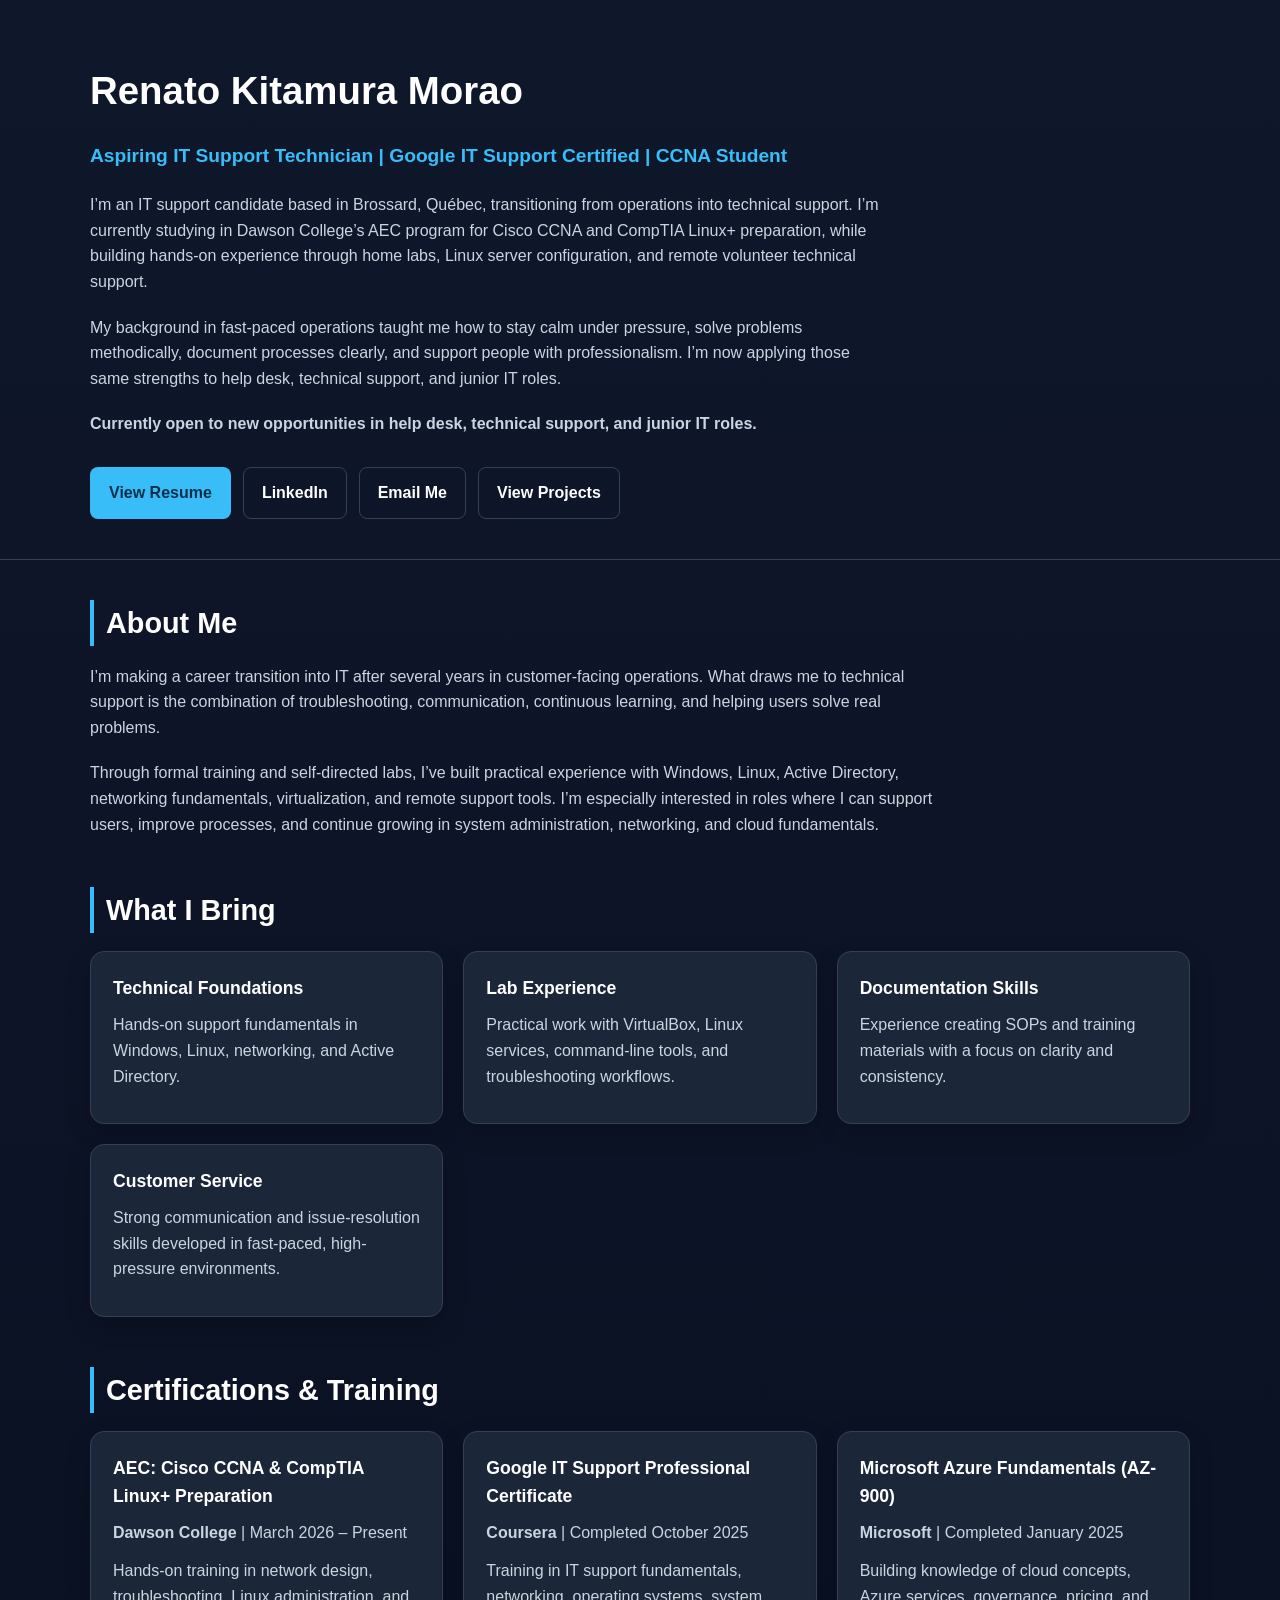
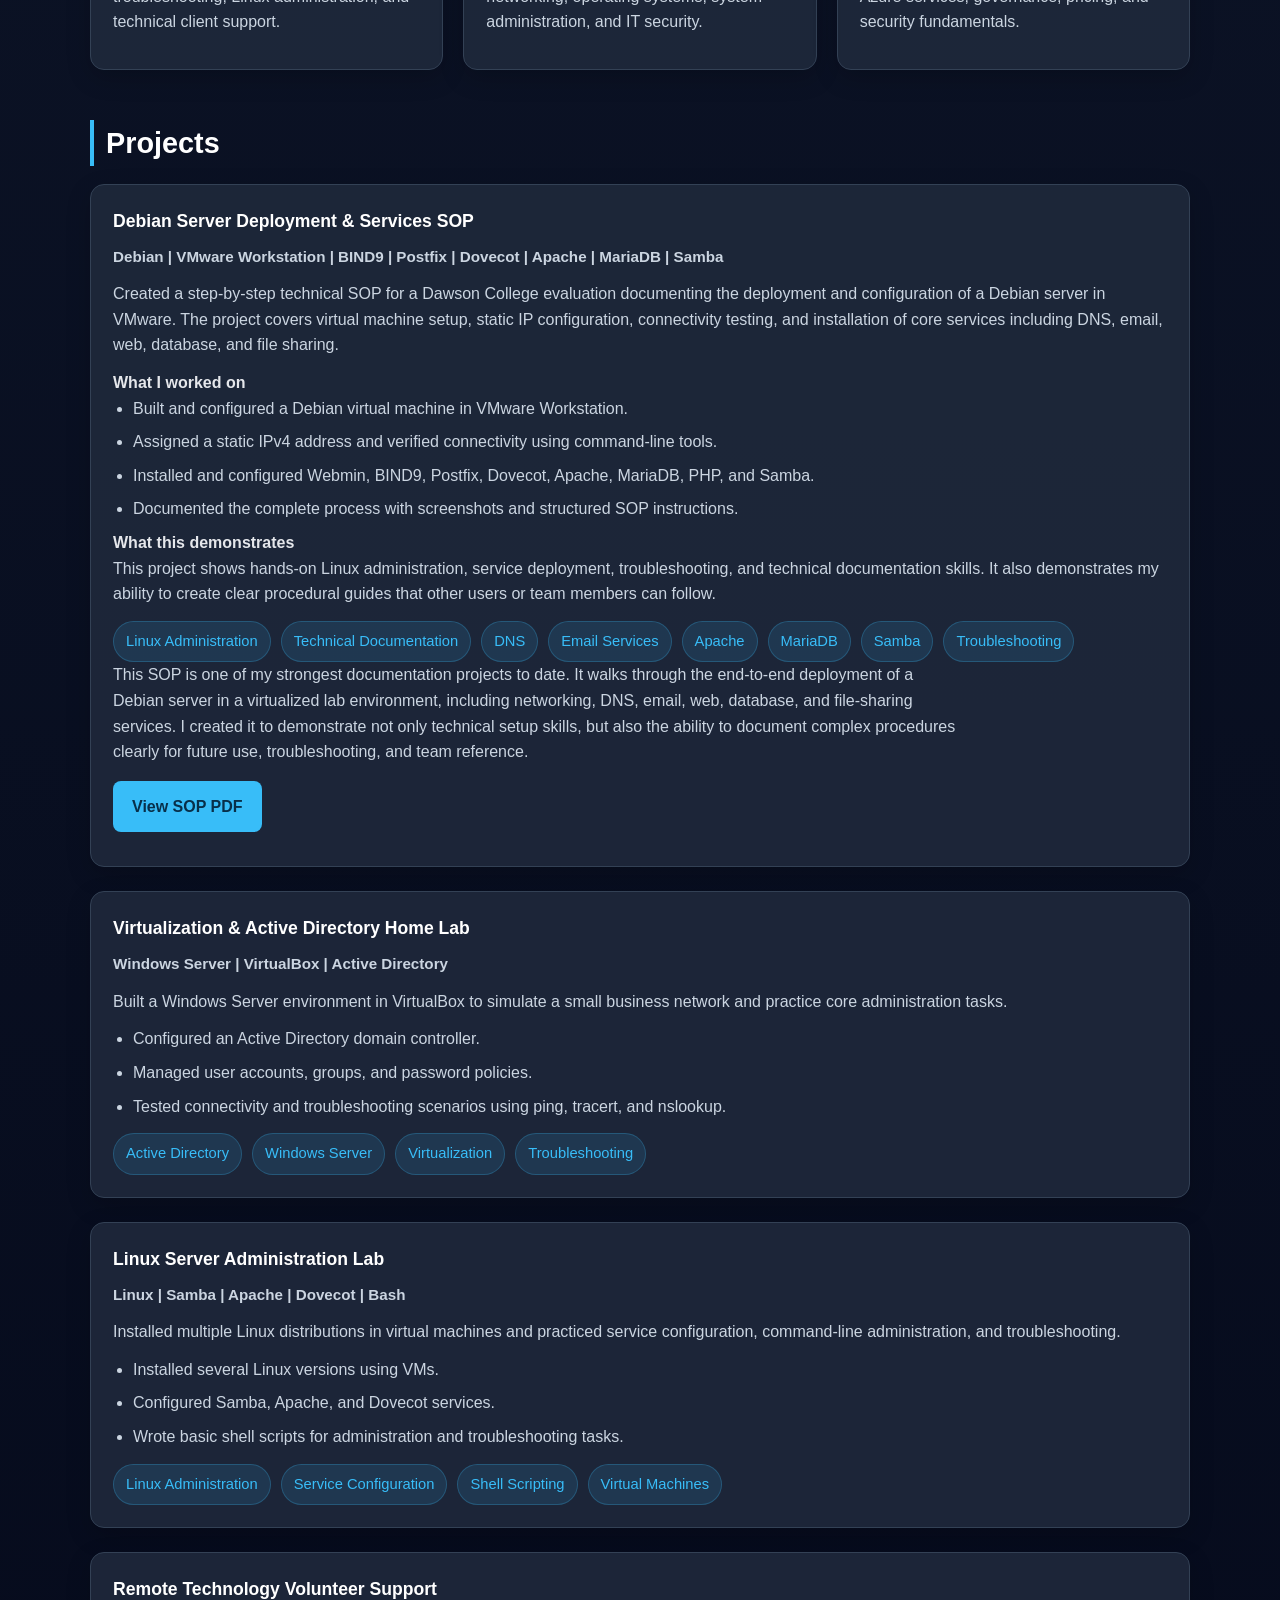
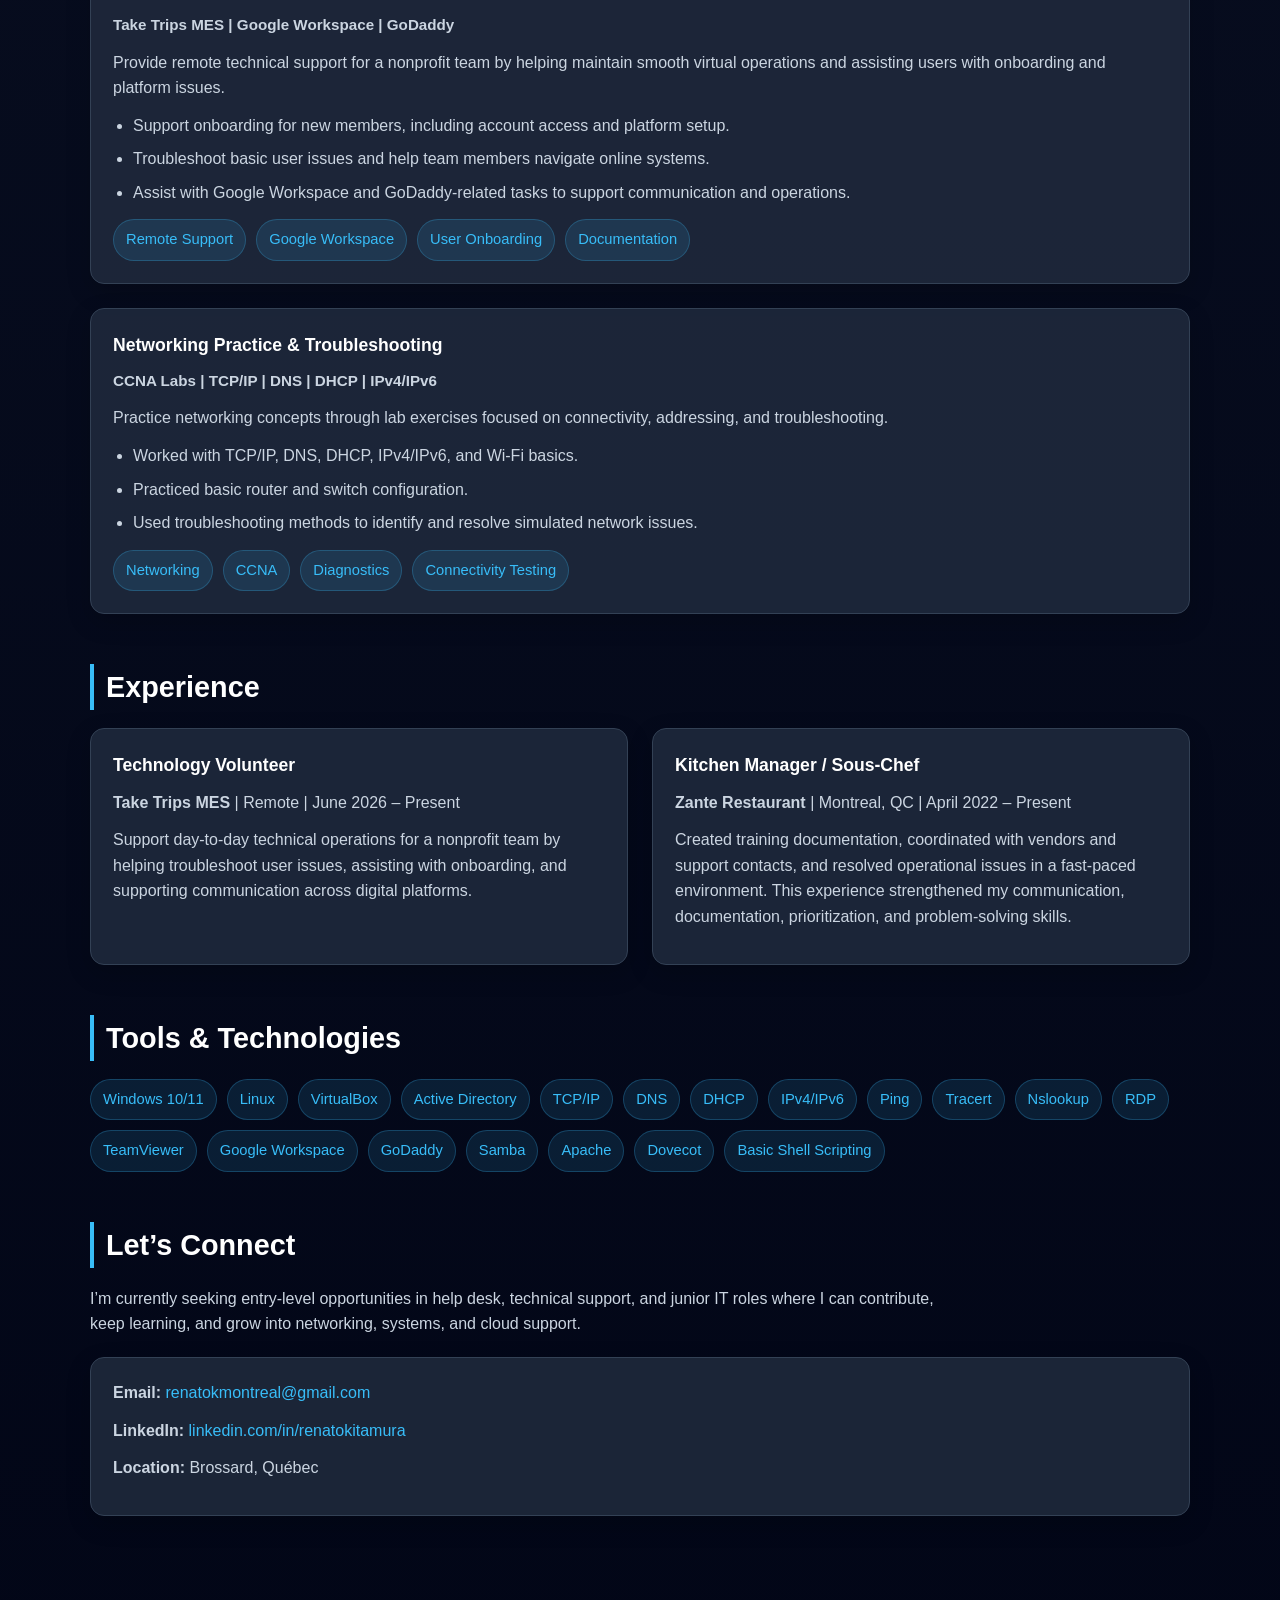
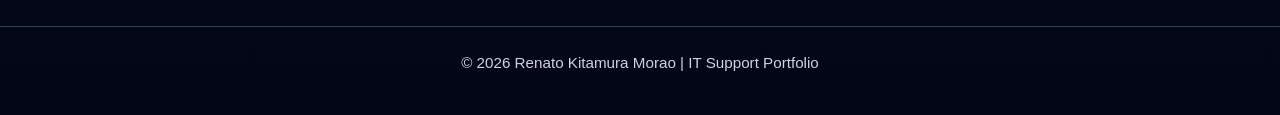
==== index.html @ 49d7f75f "Add debian project desciption" ====
<!DOCTYPE html>
<html lang="en">
<head>
  <meta charset="UTF-8" />
  <meta name="viewport" content="width=device-width, initial-scale=1.0" />
  <title>Renato Kitamura Morao | IT Support Portfolio</title>
  <link rel="stylesheet" href="style.css">
</head>
<body>
  <header>
    <div class="container hero">
      <h1>Renato Kitamura Morao</h1>
      <h2>Aspiring IT Support Technician | Google IT Support Certified | CCNA Student</h2>
      <p>
        I’m an IT support candidate based in Brossard, Québec, transitioning from operations into technical support.
        I’m currently studying in Dawson College’s AEC program for Cisco CCNA and CompTIA Linux+ preparation, while
        building hands-on experience through home labs, Linux server configuration, and remote volunteer technical support.
      </p>
      <p>
        My background in fast-paced operations taught me how to stay calm under pressure, solve problems methodically,
        document processes clearly, and support people with professionalism. I’m now applying those same strengths to
        help desk, technical support, and junior IT roles.
      </p>
      <p><strong>Currently open to new opportunities in help desk, technical support, and junior IT roles.</strong></p>

      <div class="button-row">
        <a class="btn btn-primary" href="Renato-Kitamura-Morao.docx" target="_blank">View Resume</a>
        <a class="btn btn-secondary" href="https://www.linkedin.com/in/renatokitamura/" target="_blank">LinkedIn</a>
        <a class="btn btn-secondary" href="mailto:renatokmontreal@gmail.com">Email Me</a>
        <a class="btn btn-secondary" href="#projects">View Projects</a>
      </div>
    </div>
  </header>

  <main>
    <div class="container">
      <section id="about">
        <h2>About Me</h2>
        <p class="section-intro">
          I’m making a career transition into IT after several years in customer-facing operations. What draws me to
          technical support is the combination of troubleshooting, communication, continuous learning, and helping users
          solve real problems.
        </p>
        <p class="section-intro">
          Through formal training and self-directed labs, I’ve built practical experience with Windows, Linux,
          Active Directory, networking fundamentals, virtualization, and remote support tools. I’m especially interested
          in roles where I can support users, improve processes, and continue growing in system administration,
          networking, and cloud fundamentals.
        </p>
      </section>

      <section id="highlights">
        <h2>What I Bring</h2>
        <div class="card-grid">
          <div class="card">
            <h3>Technical Foundations</h3>
            <p>Hands-on support fundamentals in Windows, Linux, networking, and Active Directory.</p>
          </div>
          <div class="card">
            <h3>Lab Experience</h3>
            <p>Practical work with VirtualBox, Linux services, command-line tools, and troubleshooting workflows.</p>
          </div>
          <div class="card">
            <h3>Documentation Skills</h3>
            <p>Experience creating SOPs and training materials with a focus on clarity and consistency.</p>
          </div>
          <div class="card">
            <h3>Customer Service</h3>
            <p>Strong communication and issue-resolution skills developed in fast-paced, high-pressure environments.</p>
          </div>
        </div>
      </section>

      <section id="certifications">
        <h2>Certifications & Training</h2>
        <div class="card-grid">
          <div class="card">
            <h3>AEC: Cisco CCNA &amp; CompTIA Linux+ Preparation</h3>
            <p><strong>Dawson College</strong> | March 2026 – Present</p>
            <p>Hands-on training in network design, troubleshooting, Linux administration, and technical client support.</p>
          </div>
          <div class="card">
            <h3>Google IT Support Professional Certificate</h3>
            <p><strong>Coursera</strong> | Completed October 2025</p>
            <p>Training in IT support fundamentals, networking, operating systems, system administration, and IT security.</p>
          </div>
          <div class="card">
            <h3>Microsoft Azure Fundamentals (AZ-900)</h3>
            <p><strong>Microsoft</strong> | Completed January 2025</p>
            <p>Building knowledge of cloud concepts, Azure services, governance, pricing, and security fundamentals.</p>
          </div>
        </div>
      </section>

      <section id="projects">
        <h2>Projects</h2>
        
<div class="card project">
  <h3>Debian Server Deployment &amp; Services SOP</h3>
  <p class="project-meta">Debian | VMware Workstation | BIND9 | Postfix | Dovecot | Apache | MariaDB | Samba</p>
  <p>
    Created a step-by-step technical SOP for a Dawson College evaluation documenting the deployment and configuration
    of a Debian server in VMware. The project covers virtual machine setup, static IP configuration, connectivity testing,
    and installation of core services including DNS, email, web, database, and file sharing.
  </p>

  <h4>What I worked on</h4>
  <ul>
    <li>Built and configured a Debian virtual machine in VMware Workstation.</li>
    <li>Assigned a static IPv4 address and verified connectivity using command-line tools.</li>
    <li>Installed and configured Webmin, BIND9, Postfix, Dovecot, Apache, MariaDB, PHP, and Samba.</li>
    <li>Documented the complete process with screenshots and structured SOP instructions.</li>
  </ul>

  <h4>What this demonstrates</h4>
  <p>
    This project shows hands-on Linux administration, service deployment, troubleshooting, and technical documentation
    skills. It also demonstrates my ability to create clear procedural guides that other users or team members can follow.
  </p>

  <div class="tag-list">
    <span class="tag">Linux Administration</span>
    <span class="tag">Technical Documentation</span>
    <span class="tag">DNS</span>
    <span class="tag">Email Services</span>
    <span class="tag">Apache</span>
    <span class="tag">MariaDB</span>
    <span class="tag">Samba</span>
    <span class="tag">Troubleshooting</span>
  </div>
<p class="section-intro">
  This SOP is one of my strongest documentation projects to date. It walks through the end-to-end deployment of a Debian
  server in a virtualized lab environment, including networking, DNS, email, web, database, and file-sharing services.
  I created it to demonstrate not only technical setup skills, but also the ability to document complex procedures clearly
  for future use, troubleshooting, and team reference.
</p>
  <p style="margin-top: 16px;">
    <a class="btn btn-primary" href="Debian-installation-SOP.pdf" target="_blank">View SOP PDF</a>
  </p>
</div>
        
        <div class="card project">
          <h3>Virtualization &amp; Active Directory Home Lab</h3>
          <p class="project-meta">Windows Server | VirtualBox | Active Directory</p>
          <p>
            Built a Windows Server environment in VirtualBox to simulate a small business network and practice core
            administration tasks.
          </p>
          <ul>
            <li>Configured an Active Directory domain controller.</li>
            <li>Managed user accounts, groups, and password policies.</li>
            <li>Tested connectivity and troubleshooting scenarios using ping, tracert, and nslookup.</li>
          </ul>
          <div class="tag-list">
            <span class="tag">Active Directory</span>
            <span class="tag">Windows Server</span>
            <span class="tag">Virtualization</span>
            <span class="tag">Troubleshooting</span>
          </div>
        </div>

        <div class="card project">
          <h3>Linux Server Administration Lab</h3>
          <p class="project-meta">Linux | Samba | Apache | Dovecot | Bash</p>
          <p>
            Installed multiple Linux distributions in virtual machines and practiced service configuration,
            command-line administration, and troubleshooting.
          </p>
          <ul>
            <li>Installed several Linux versions using VMs.</li>
            <li>Configured Samba, Apache, and Dovecot services.</li>
            <li>Wrote basic shell scripts for administration and troubleshooting tasks.</li>
          </ul>
          <div class="tag-list">
            <span class="tag">Linux Administration</span>
            <span class="tag">Service Configuration</span>
            <span class="tag">Shell Scripting</span>
            <span class="tag">Virtual Machines</span>
          </div>
        </div>

        <div class="card project">
          <h3>Remote Technology Volunteer Support</h3>
          <p class="project-meta">Take Trips MES | Google Workspace | GoDaddy</p>
          <p>
            Provide remote technical support for a nonprofit team by helping maintain smooth virtual operations
            and assisting users with onboarding and platform issues.
          </p>
          <ul>
            <li>Support onboarding for new members, including account access and platform setup.</li>
            <li>Troubleshoot basic user issues and help team members navigate online systems.</li>
            <li>Assist with Google Workspace and GoDaddy-related tasks to support communication and operations.</li>
          </ul>
          <div class="tag-list">
            <span class="tag">Remote Support</span>
            <span class="tag">Google Workspace</span>
            <span class="tag">User Onboarding</span>
            <span class="tag">Documentation</span>
          </div>
        </div>

        <div class="card project">
          <h3>Networking Practice &amp; Troubleshooting</h3>
          <p class="project-meta">CCNA Labs | TCP/IP | DNS | DHCP | IPv4/IPv6</p>
          <p>
            Practice networking concepts through lab exercises focused on connectivity, addressing, and troubleshooting.
          </p>
          <ul>
            <li>Worked with TCP/IP, DNS, DHCP, IPv4/IPv6, and Wi-Fi basics.</li>
            <li>Practiced basic router and switch configuration.</li>
            <li>Used troubleshooting methods to identify and resolve simulated network issues.</li>
          </ul>
          <div class="tag-list">
            <span class="tag">Networking</span>
            <span class="tag">CCNA</span>
            <span class="tag">Diagnostics</span>
            <span class="tag">Connectivity Testing</span>
          </div>
        </div>
      </section>

      <section id="experience">
        <h2>Experience</h2>
        <div class="two-column">
          <div class="card">
            <h3>Technology Volunteer</h3>
            <p><strong>Take Trips MES</strong> | Remote | June 2026 – Present</p>
            <p>
              Support day-to-day technical operations for a nonprofit team by helping troubleshoot user issues,
              assisting with onboarding, and supporting communication across digital platforms.
            </p>
          </div>
          <div class="card">
            <h3>Kitchen Manager / Sous-Chef</h3>
            <p><strong>Zante Restaurant</strong> | Montreal, QC | April 2022 – Present</p>
            <p>
              Created training documentation, coordinated with vendors and support contacts, and resolved operational
              issues in a fast-paced environment. This experience strengthened my communication, documentation,
              prioritization, and problem-solving skills.
            </p>
          </div>
        </div>
      </section>

      <section id="tools">
        <h2>Tools &amp; Technologies</h2>
        <div class="tag-list">
          <span class="tag">Windows 10/11</span>
          <span class="tag">Linux</span>
          <span class="tag">VirtualBox</span>
          <span class="tag">Active Directory</span>
          <span class="tag">TCP/IP</span>
          <span class="tag">DNS</span>
          <span class="tag">DHCP</span>
          <span class="tag">IPv4/IPv6</span>
          <span class="tag">Ping</span>
          <span class="tag">Tracert</span>
          <span class="tag">Nslookup</span>
          <span class="tag">RDP</span>
          <span class="tag">TeamViewer</span>
          <span class="tag">Google Workspace</span>
          <span class="tag">GoDaddy</span>
          <span class="tag">Samba</span>
          <span class="tag">Apache</span>
          <span class="tag">Dovecot</span>
          <span class="tag">Basic Shell Scripting</span>
        </div>
      </section>

      <section id="contact">
        <h2>Let’s Connect</h2>
        <p class="section-intro">
          I’m currently seeking entry-level opportunities in help desk, technical support, and junior IT roles where I can
          contribute, keep learning, and grow into networking, systems, and cloud support.
        </p>
        <div class="card">
          <p><strong>Email:</strong> <a href="mailto:renatokmontreal@gmail.com">renatokmontreal@gmail.com</a></p>
          <p><strong>LinkedIn:</strong> <a href="https://www.linkedin.com/in/renatokitamura/" target="_blank">linkedin.com/in/renatokitamura</a></p>
          <p><strong>Location:</strong> Brossard, Québec</p>
        </div>
      </section>
    </div>
  </main>

  <footer>
    <div class="container">
      <p>© 2026 Renato Kitamura Morao | IT Support Portfolio</p>
    </div>
  </footer>
</body>
</html>
---- style.css ----
:root {
  --bg: #0f172a;
  --bg-soft: #111827;
  --card: #1e293b;
  --text: #e5e7eb;
  --muted: #cbd5e1;
  --accent: #38bdf8;
  --accent-dark: #0ea5e9;
  --border: #334155;
  --white: #ffffff;
  --max-width: 1100px;
}

* {
  box-sizing: border-box;
  margin: 0;
  padding: 0;
}

body {
  font-family: Arial, Helvetica, sans-serif;
  background: linear-gradient(180deg, var(--bg), #020617);
  color: var(--text);
  line-height: 1.6;
}

a {
  color: var(--accent);
  text-decoration: none;
}

a:hover {
  text-decoration: underline;
}

.container {
  width: 90%;
  max-width: var(--max-width);
  margin: 0 auto;
}

header {
  padding: 60px 0 40px;
  border-bottom: 1px solid var(--border);
}

.hero {
  display: grid;
  gap: 20px;
}

.hero h1 {
  font-size: 2.4rem;
  color: var(--white);
}

.hero h2 {
  font-size: 1.2rem;
  color: var(--accent);
  font-weight: 600;
}

.hero p {
  color: var(--muted);
  max-width: 800px;
}

.button-row {
  display: flex;
  flex-wrap: wrap;
  gap: 12px;
  margin-top: 10px;
}

.btn {
  display: inline-block;
  padding: 12px 18px;
  border-radius: 8px;
  font-weight: 600;
  transition: 0.2s ease;
  border: 1px solid transparent;
}

.btn-primary {
  background: var(--accent);
  color: #082f49;
}

.btn-primary:hover {
  background: var(--accent-dark);
  color: var(--white);
  text-decoration: none;
}

.btn-secondary {
  border: 1px solid var(--border);
  color: var(--white);
  background: transparent;
}

.btn-secondary:hover {
  border-color: var(--accent);
  color: var(--accent);
  text-decoration: none;
}

main {
  padding: 40px 0 60px;
}

section {
  margin-bottom: 50px;
}

section h2 {
  font-size: 1.8rem;
  margin-bottom: 18px;
  color: var(--white);
  border-left: 4px solid var(--accent);
  padding-left: 12px;
}

.section-intro {
  color: var(--muted);
  max-width: 850px;
  margin-bottom: 20px;
}

.card-grid {
  display: grid;
  grid-template-columns: repeat(auto-fit, minmax(270px, 1fr));
  gap: 20px;
}

.card {
  background: rgba(30, 41, 59, 0.9);
  border: 1px solid var(--border);
  border-radius: 14px;
  padding: 22px;
  box-shadow: 0 8px 24px rgba(0, 0, 0, 0.18);
}

.card h3 {
  color: var(--white);
  margin-bottom: 10px;
  font-size: 1.1rem;
}

.card p {
  color: var(--muted);
  margin-bottom: 12px;
}

ul {
  padding-left: 20px;
}

li {
  margin-bottom: 8px;
  color: var(--muted);
}

.project {
  margin-bottom: 24px;
}

.project h3 {
  margin-bottom: 10px;
  color: var(--white);
}

.project-meta {
  color: var(--accent);
  font-size: 0.95rem;
  margin-bottom: 8px;
  font-weight: 600;
}

.two-column {
  display: grid;
  grid-template-columns: 1fr 1fr;
  gap: 24px;
}

.tag-list {
  display: flex;
  flex-wrap: wrap;
  gap: 10px;
  margin-top: 14px;
}

.tag {
  background: rgba(56, 189, 248, 0.12);
  color: var(--accent);
  border: 1px solid rgba(56, 189, 248, 0.25);
  padding: 8px 12px;
  border-radius: 999px;
  font-size: 0.92rem;
}

footer {
  border-top: 1px solid var(--border);
  padding: 24px 0 40px;
  color: var(--muted);
  text-align: center;
  font-size: 0.95rem;
}

@media (max-width: 800px) {
  .two-column {
    grid-template-columns: 1fr;
  }

  .hero h1 {
    font-size: 2rem;
  }

  .hero h2 {
    font-size: 1rem;
  }
}
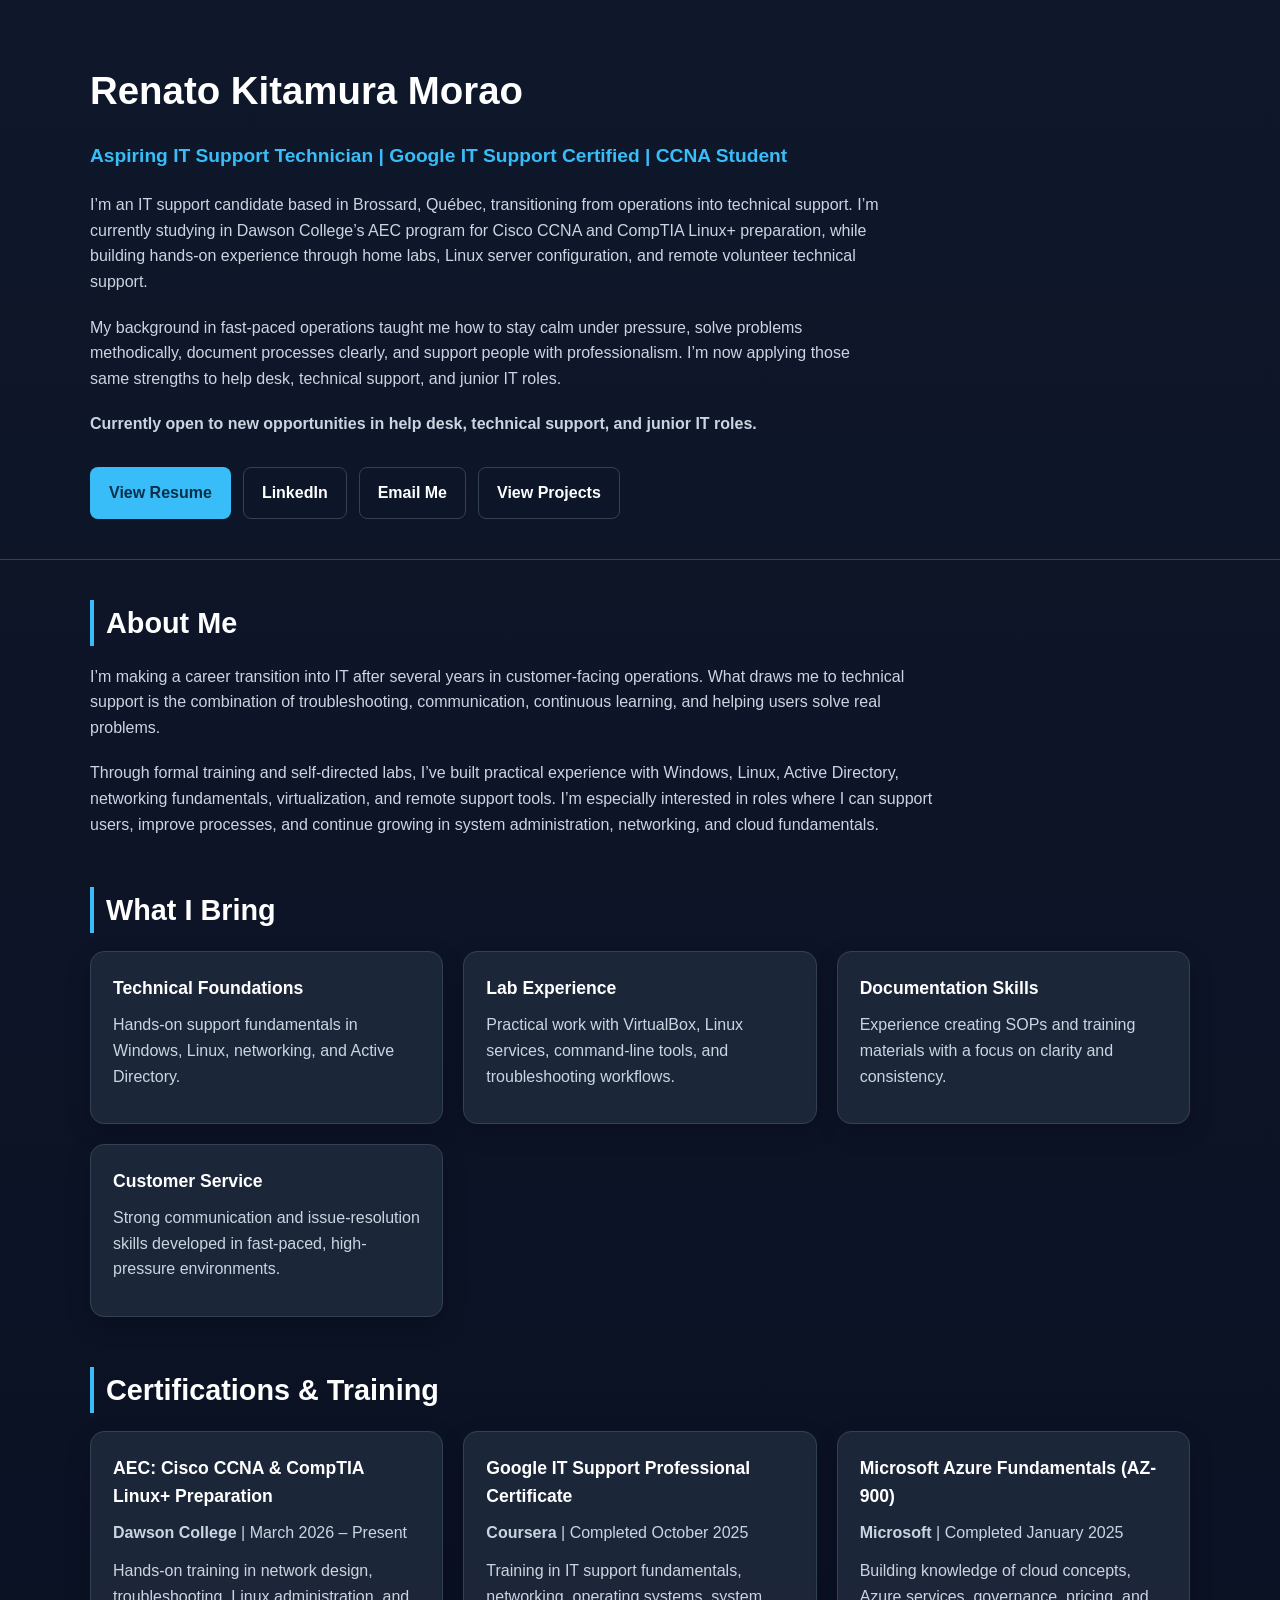
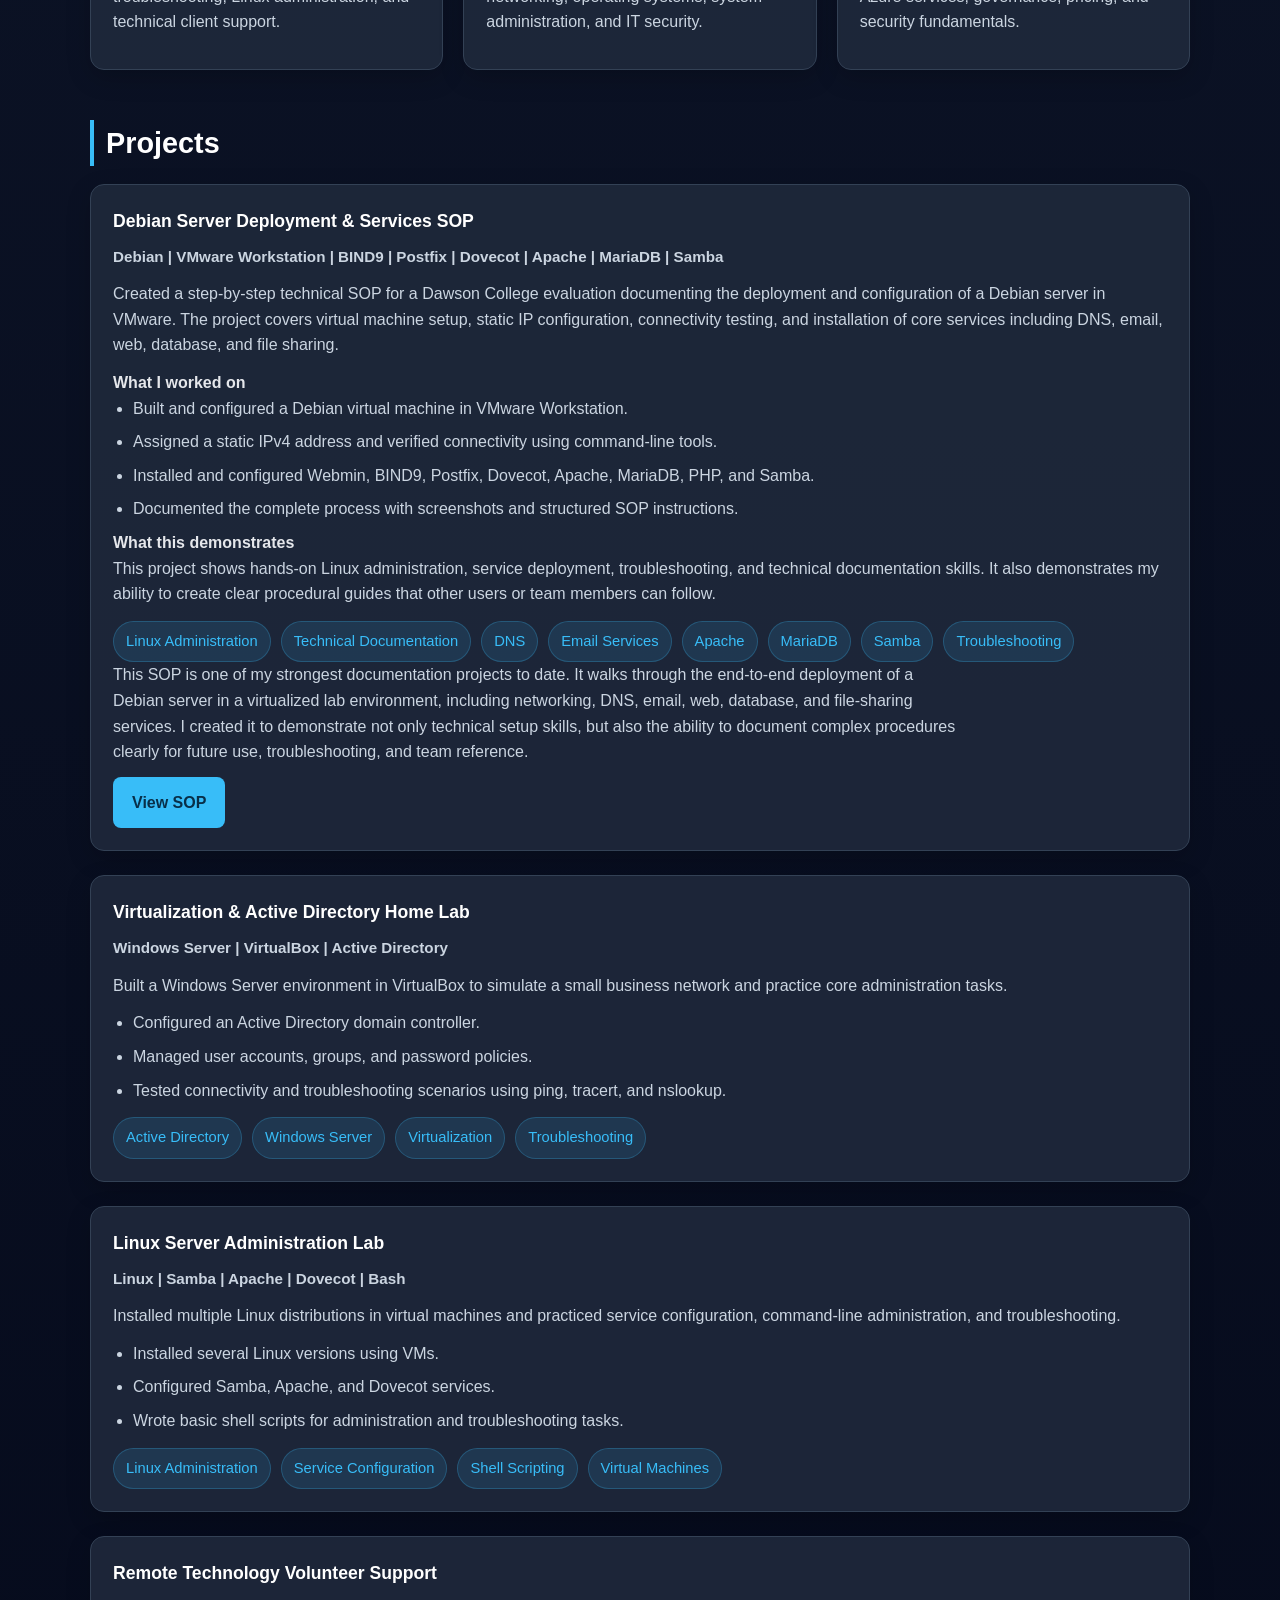
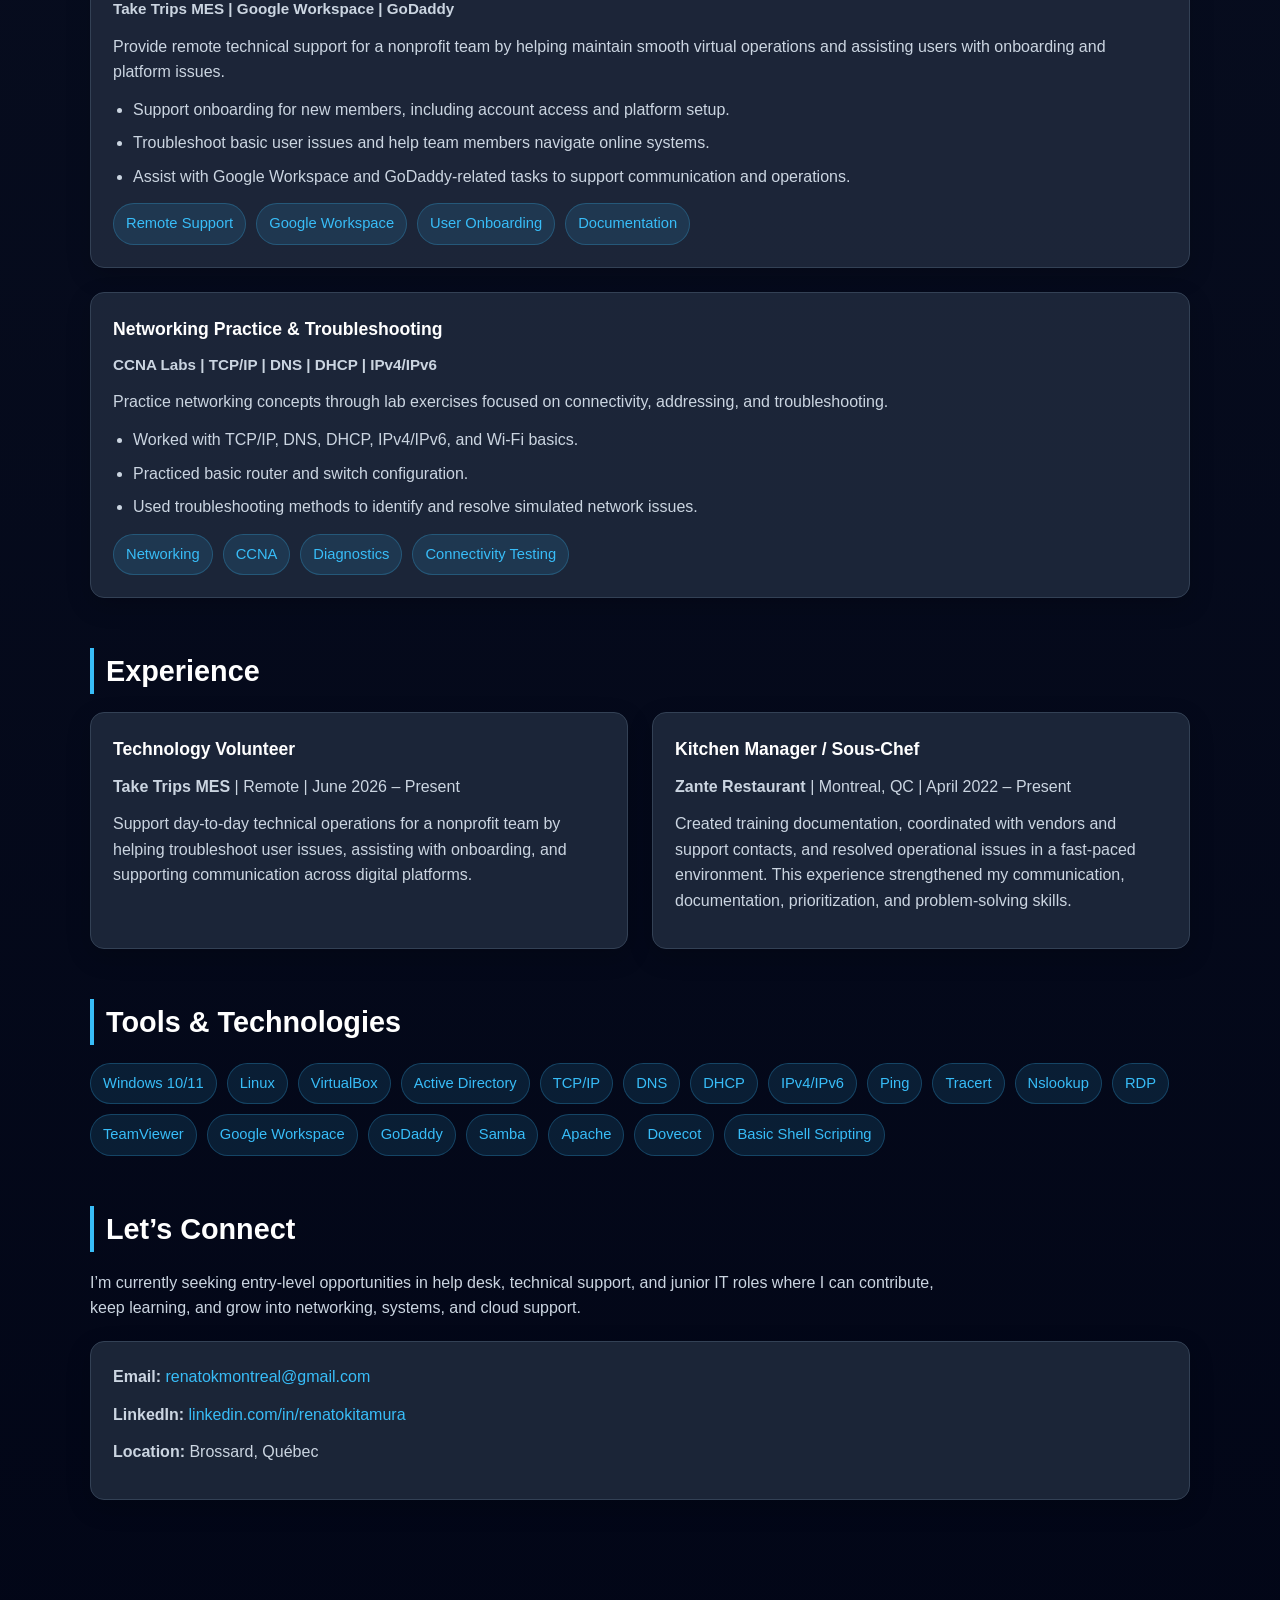
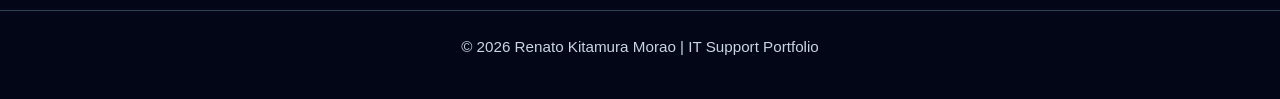
==== commit 5e561f01: "Update Debian Project" ====
--- a/index.html
+++ b/index.html
@@ -128,15 +128,16 @@
     <span class="tag">Samba</span>
     <span class="tag">Troubleshooting</span>
   </div>
+  
 <p class="section-intro">
   This SOP is one of my strongest documentation projects to date. It walks through the end-to-end deployment of a Debian
   server in a virtualized lab environment, including networking, DNS, email, web, database, and file-sharing services.
   I created it to demonstrate not only technical setup skills, but also the ability to document complex procedures clearly
   for future use, troubleshooting, and team reference.
 </p>
-  <p style="margin-top: 16px;">
-    <a class="btn btn-primary" href="Debian-installation-SOP.pdf" target="_blank">View SOP PDF</a>
-  </p>
+<a class="btn btn-primary" href="https://collegedawson-my.sharepoint.com/:w:/g/personal/renato_kitamuramorao_dawsoncollege_qc_ca/IQCh_IZrZpA2R6Vtlyp3DmZQAWwF6AYi6nI2NRkyqHmqAaM" target="_blank" rel="noopener noreferrer">
+  View SOP
+</a>
 </div>
         
         <div class="card project">
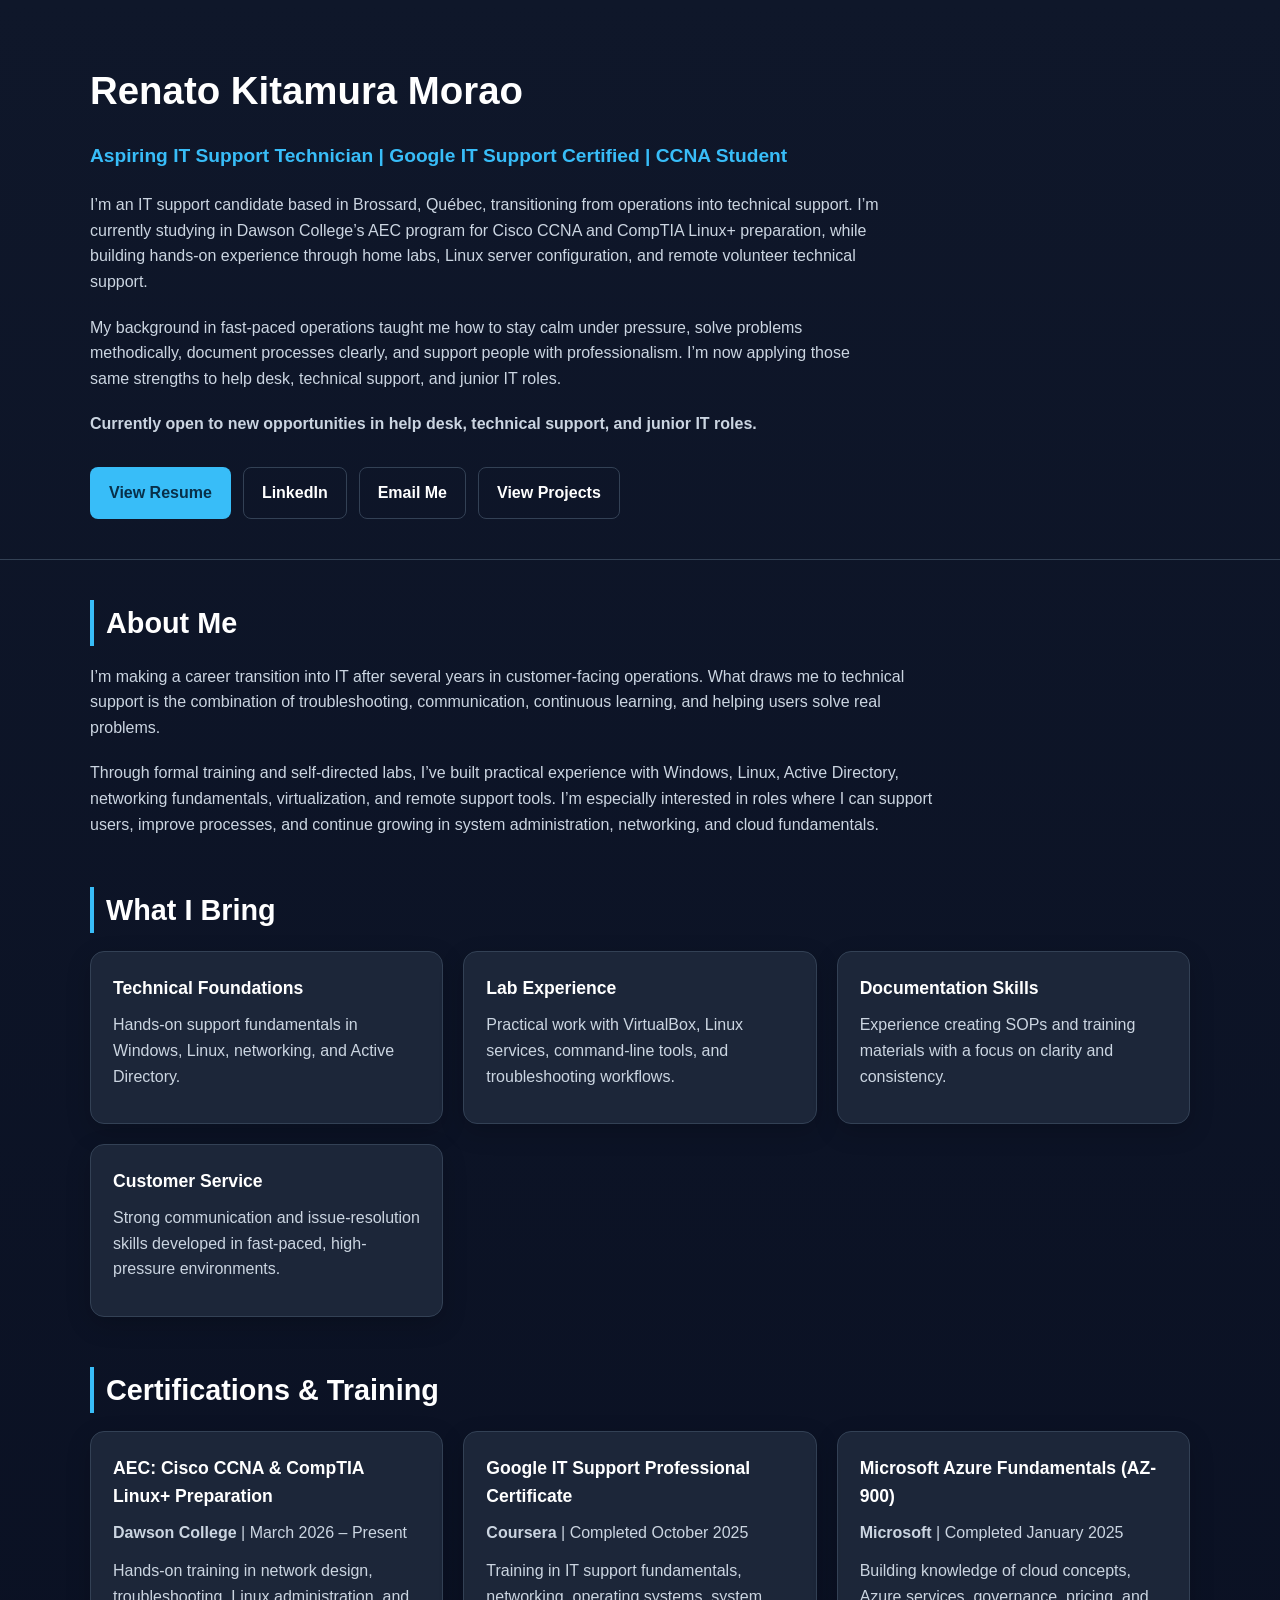
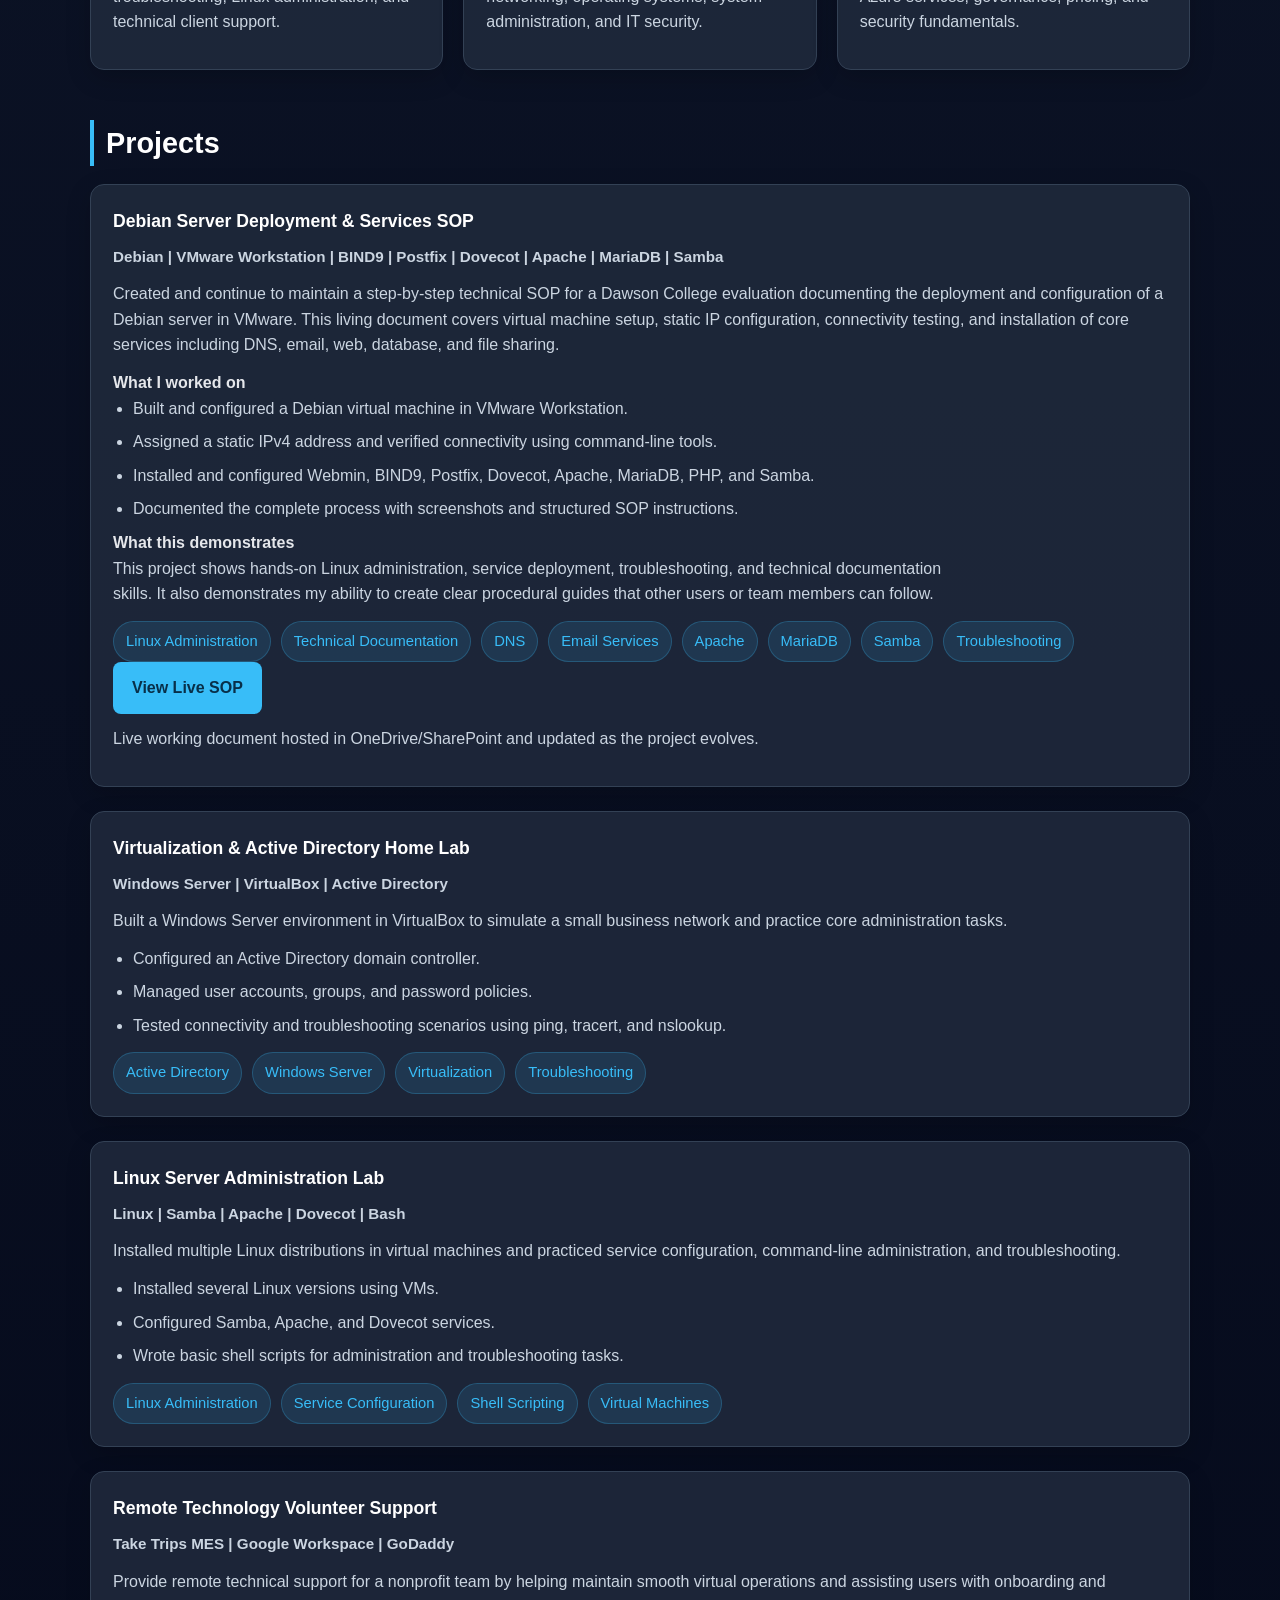
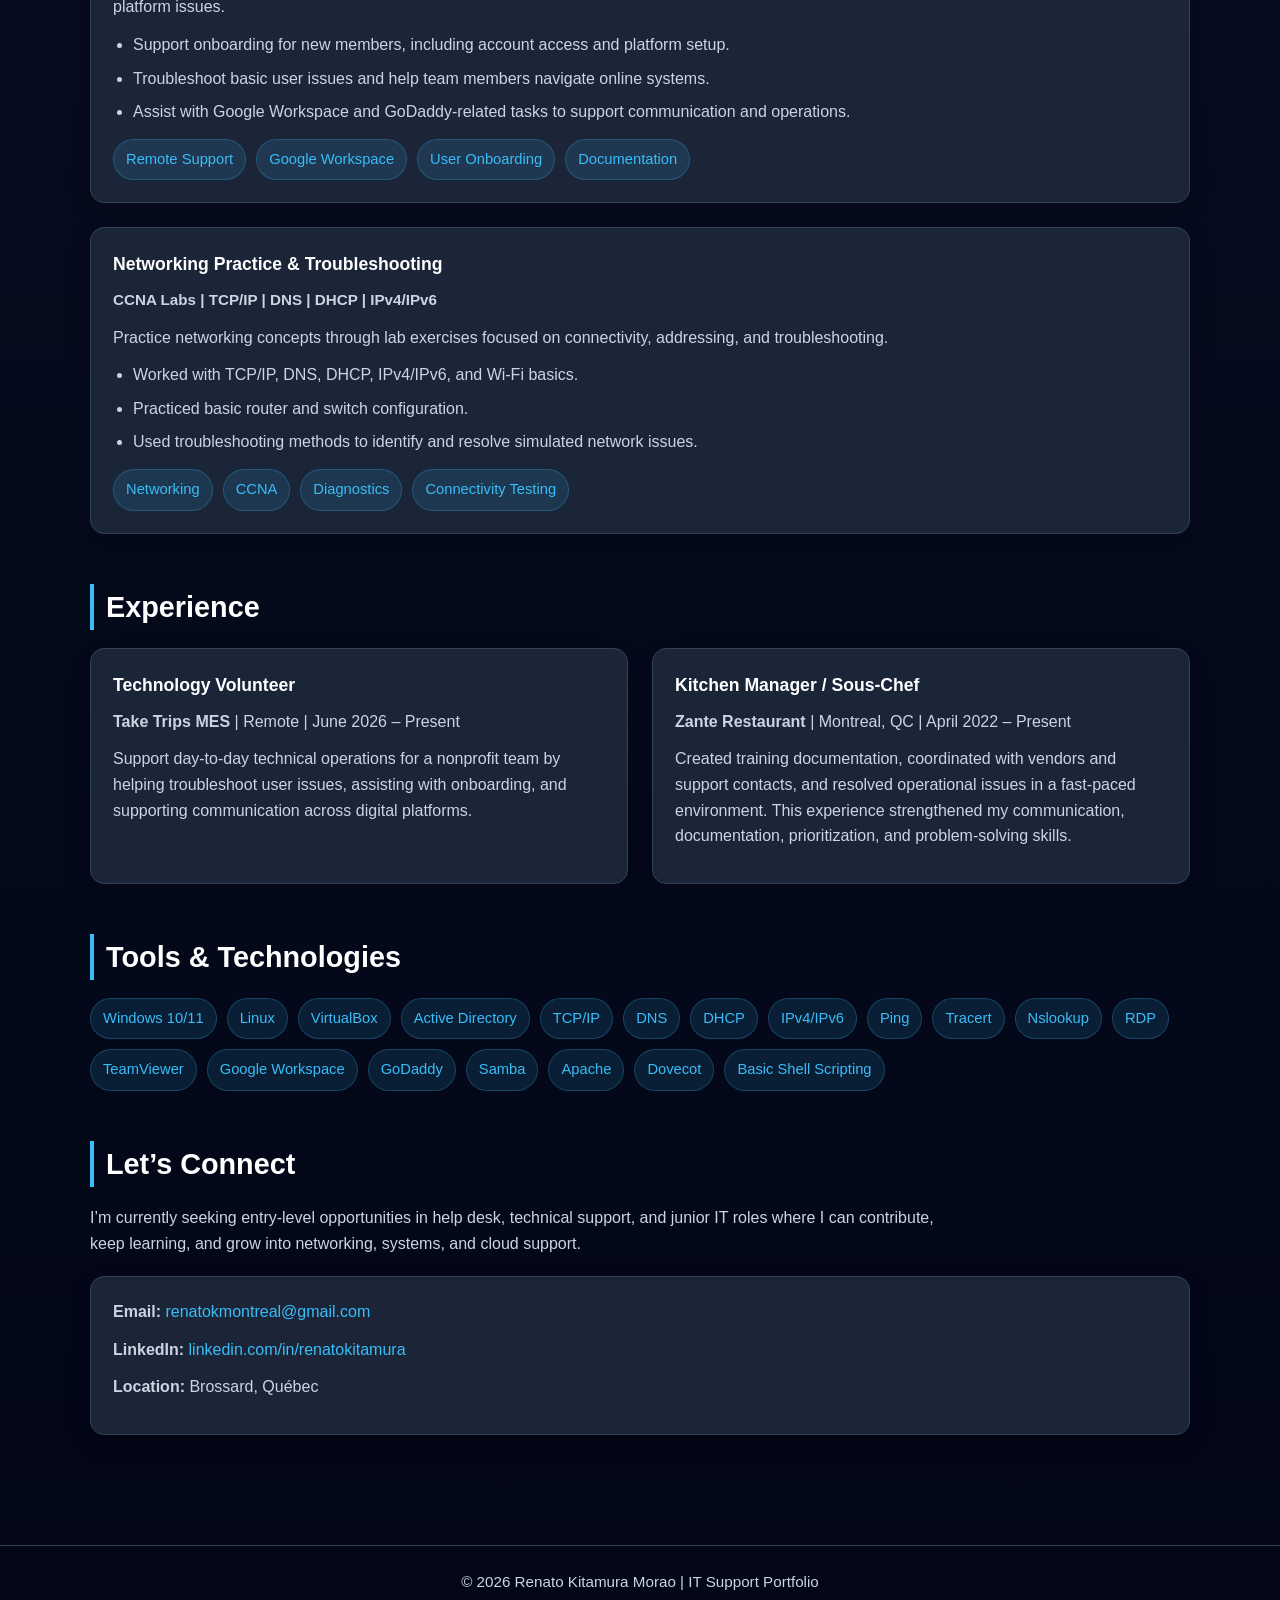
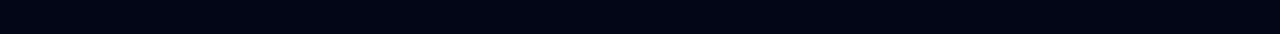
==== commit f808f504: "Debian Project rewirting" ====
--- a/index.html
+++ b/index.html
@@ -95,13 +95,15 @@
       <section id="projects">
         <h2>Projects</h2>
         
-<div class="card project">
+<div class="card project featured-project">
   <h3>Debian Server Deployment &amp; Services SOP</h3>
   <p class="project-meta">Debian | VMware Workstation | BIND9 | Postfix | Dovecot | Apache | MariaDB | Samba</p>
+
   <p>
-    Created a step-by-step technical SOP for a Dawson College evaluation documenting the deployment and configuration
-    of a Debian server in VMware. The project covers virtual machine setup, static IP configuration, connectivity testing,
-    and installation of core services including DNS, email, web, database, and file sharing.
+    Created and continue to maintain a step-by-step technical SOP for a Dawson College evaluation documenting the
+    deployment and configuration of a Debian server in VMware. This living document covers virtual machine setup,
+    static IP configuration, connectivity testing, and installation of core services including DNS, email, web,
+    database, and file sharing.
   </p>
 
   <h4>What I worked on</h4>
@@ -113,7 +115,7 @@
   </ul>
 
   <h4>What this demonstrates</h4>
-  <p>
+  <p class="section-intro">
     This project shows hands-on Linux administration, service deployment, troubleshooting, and technical documentation
     skills. It also demonstrates my ability to create clear procedural guides that other users or team members can follow.
   </p>
@@ -128,16 +130,16 @@
     <span class="tag">Samba</span>
     <span class="tag">Troubleshooting</span>
   </div>
-  
-<p class="section-intro">
-  This SOP is one of my strongest documentation projects to date. It walks through the end-to-end deployment of a Debian
-  server in a virtualized lab environment, including networking, DNS, email, web, database, and file-sharing services.
-  I created it to demonstrate not only technical setup skills, but also the ability to document complex procedures clearly
-  for future use, troubleshooting, and team reference.
-</p>
-<a class="btn btn-primary" href="https://collegedawson-my.sharepoint.com/:w:/g/personal/renato_kitamuramorao_dawsoncollege_qc_ca/IQCh_IZrZpA2R6Vtlyp3DmZQAWwF6AYi6nI2NRkyqHmqAaM" target="_blank" rel="noopener noreferrer">
-  View SOP
-</a>
+
+  <p class="project-links">
+    <a class="btn btn-primary" href="https://collegedawson-my.sharepoint.com/:w:/g/personal/renato_kitamuramorao_dawsoncollege_qc_ca/IQCh_IZrZpA2R6Vtlyp3DmZQAWwF6AYi6nI2NRkyqHmqAaM" target="_blank" rel="noopener noreferrer">
+      View Live SOP
+    </a>
+  </p>
+
+  <p class="small-note">
+    Live working document hosted in OneDrive/SharePoint and updated as the project evolves.
+  </p>
 </div>
         
         <div class="card project">
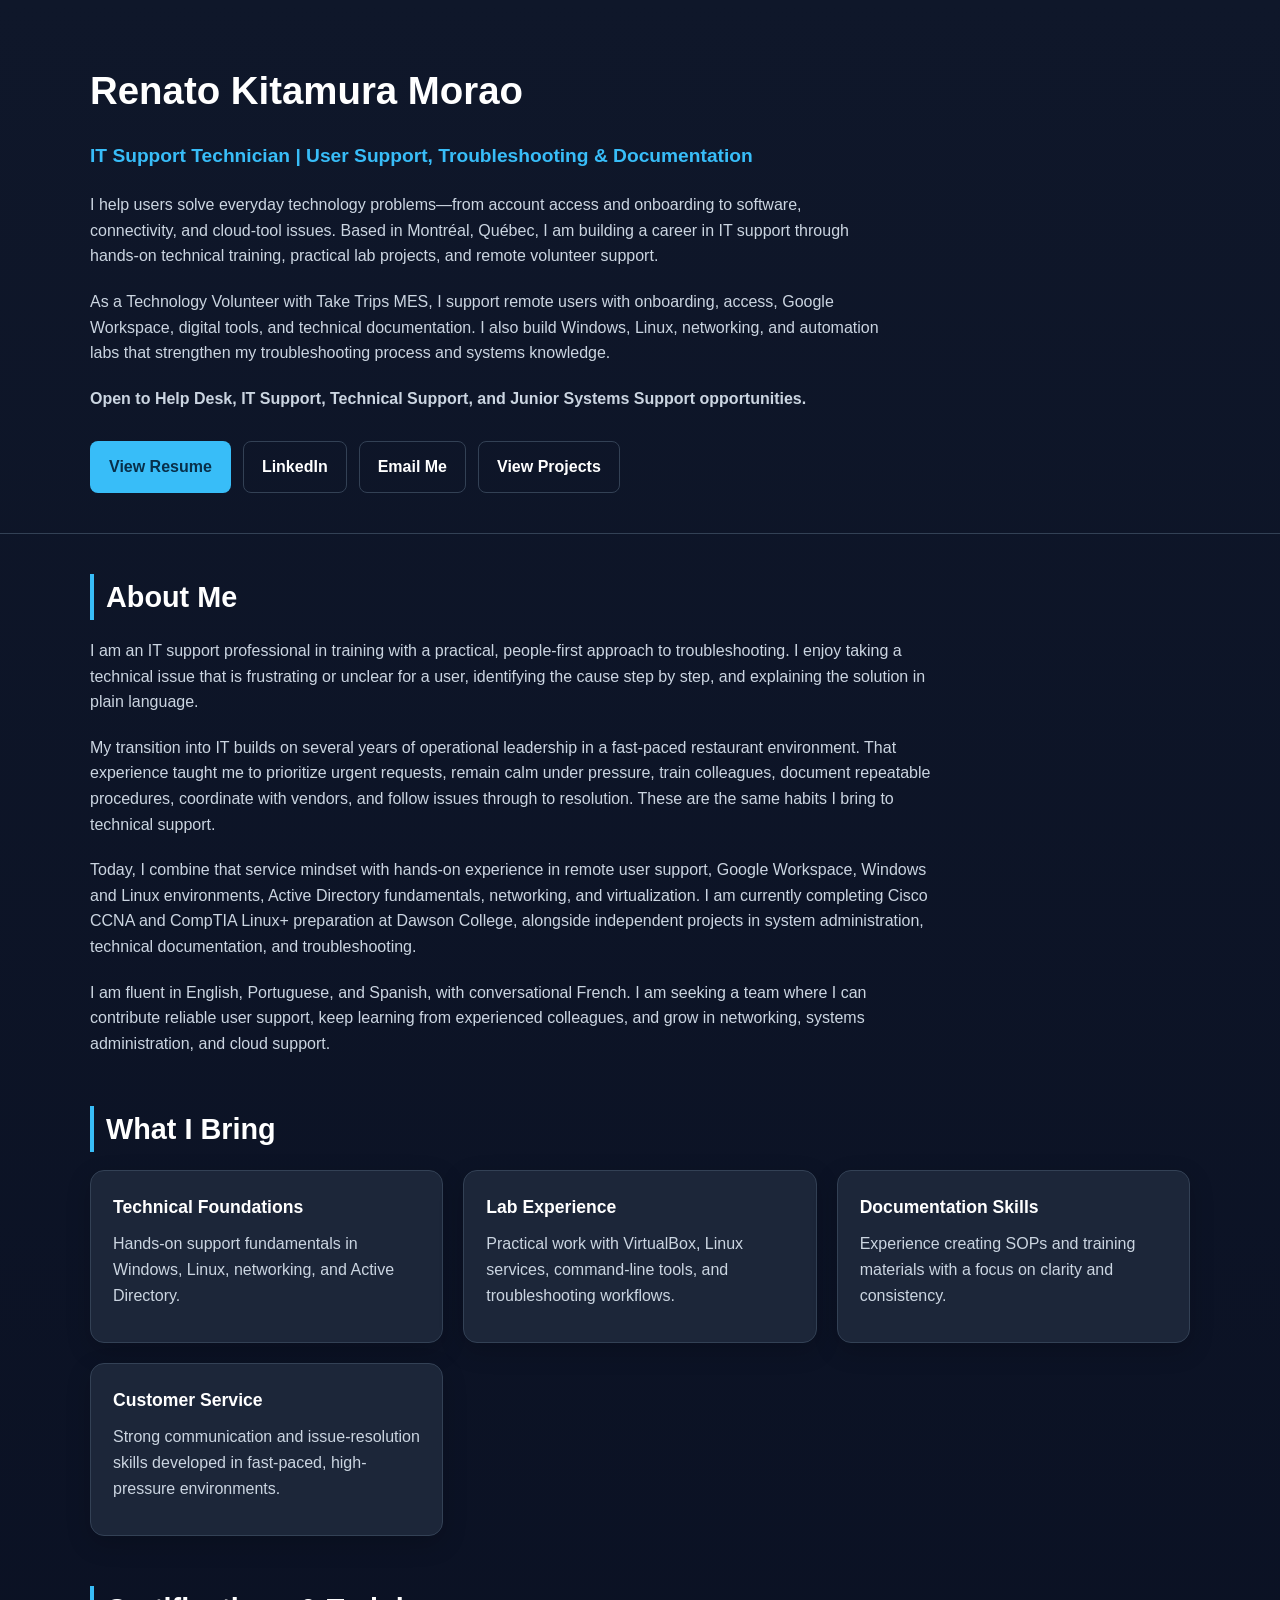
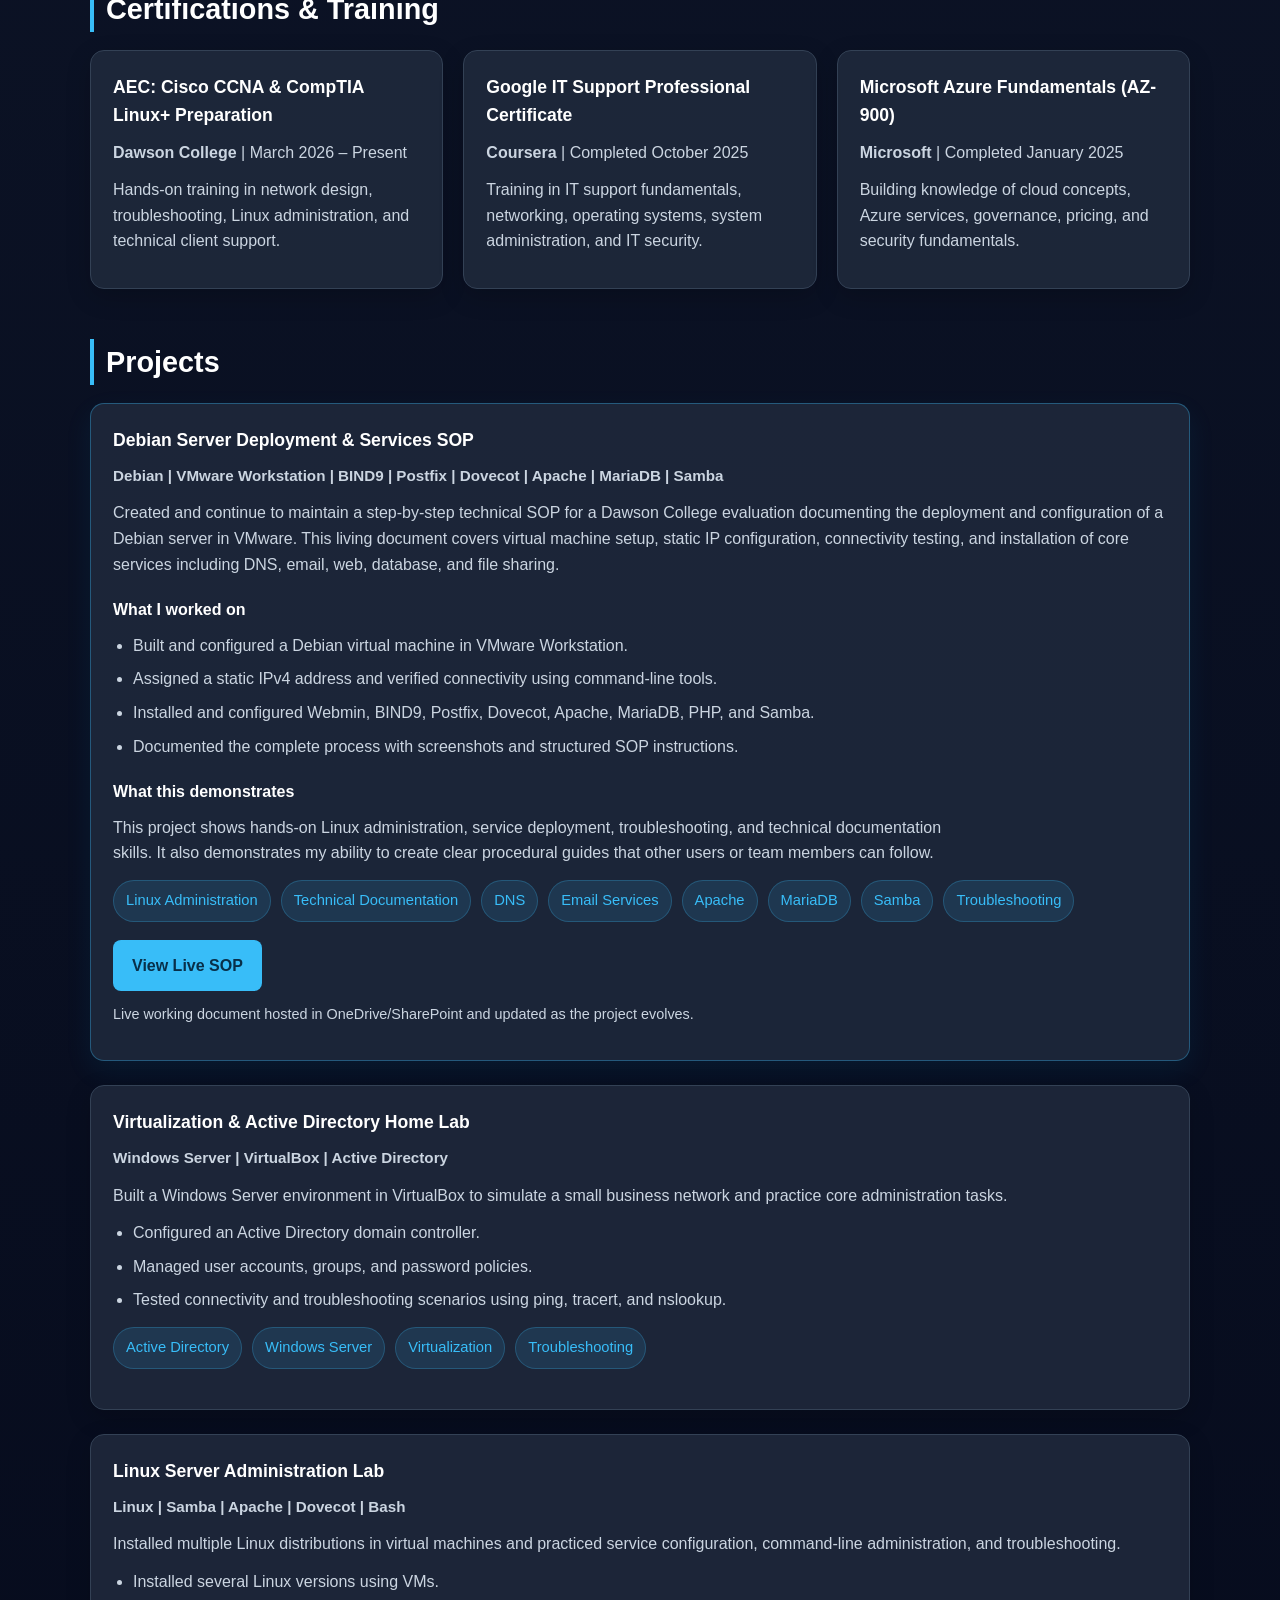
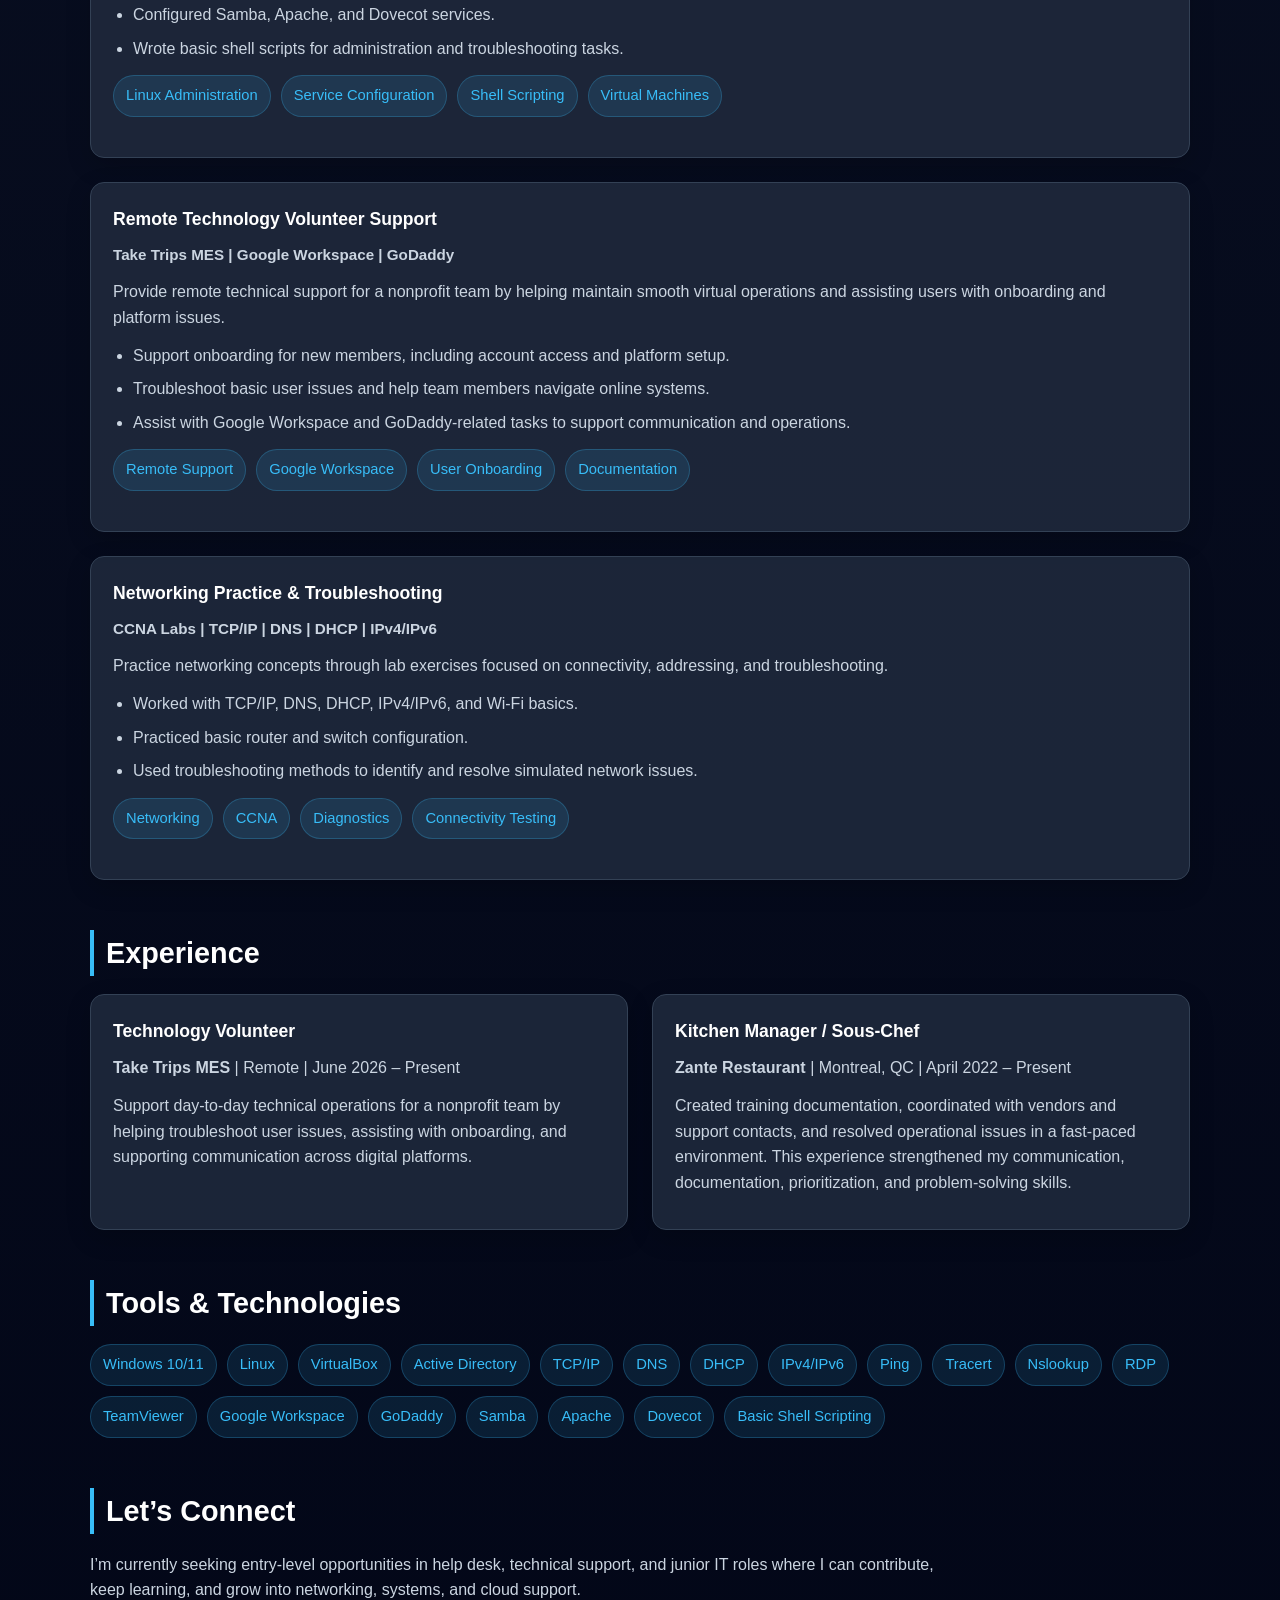
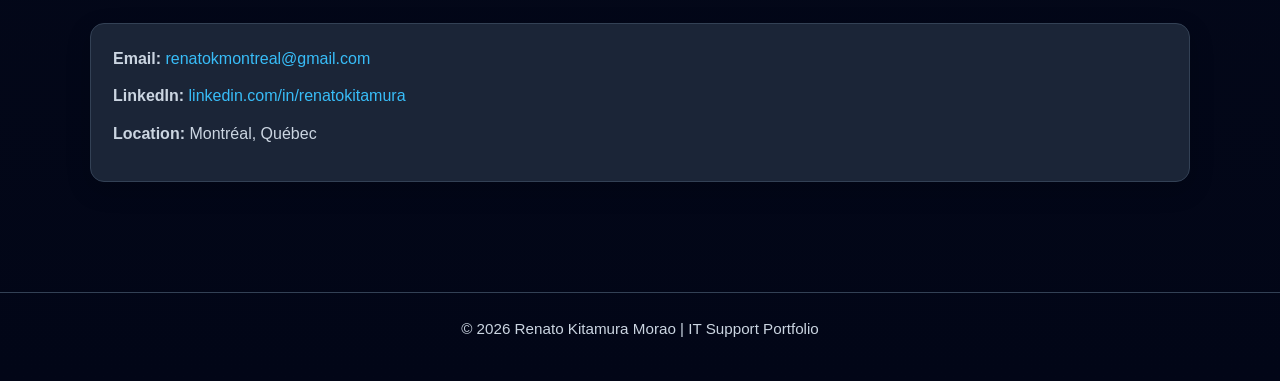
==== commit 46baeb48: "Revise IT Support Portfolio webpage content Updated about me part. Changed location from Brossard to" ====
--- a/index.html
+++ b/index.html
@@ -10,21 +10,26 @@
   <header>
     <div class="container hero">
       <h1>Renato Kitamura Morao</h1>
-      <h2>Aspiring IT Support Technician | Google IT Support Certified | CCNA Student</h2>
-      <p>
-        I’m an IT support candidate based in Brossard, Québec, transitioning from operations into technical support.
-        I’m currently studying in Dawson College’s AEC program for Cisco CCNA and CompTIA Linux+ preparation, while
-        building hands-on experience through home labs, Linux server configuration, and remote volunteer technical support.
-      </p>
-      <p>
-        My background in fast-paced operations taught me how to stay calm under pressure, solve problems methodically,
-        document processes clearly, and support people with professionalism. I’m now applying those same strengths to
-        help desk, technical support, and junior IT roles.
-      </p>
-      <p><strong>Currently open to new opportunities in help desk, technical support, and junior IT roles.</strong></p>
+      <h2>IT Support Technician | User Support, Troubleshooting &amp; Documentation</h2>
+
+<p>
+  I help users solve everyday technology problems—from account access and onboarding to software,
+  connectivity, and cloud-tool issues. Based in Montréal, Québec, I am building a career in IT
+  support through hands-on technical training, practical lab projects, and remote volunteer support.
+</p>
+
+<p>
+  As a Technology Volunteer with Take Trips MES, I support remote users with onboarding, access,
+  Google Workspace, digital tools, and technical documentation. I also build Windows, Linux,
+  networking, and automation labs that strengthen my troubleshooting process and systems knowledge.
+</p>
+
+<p>
+  <strong>Open to Help Desk, IT Support, Technical Support, and Junior Systems Support opportunities.</strong>
+</p>
 
       <div class="button-row">
-        <a class="btn btn-primary" href="Renato-Kitamura-Morao.docx" target="_blank">View Resume</a>
+        <a class="btn btn-primary" href="Renato_Kitamura_Morao_IT_Support_Resume.pdf" target="_blank">View Resume</a>
         <a class="btn btn-secondary" href="https://www.linkedin.com/in/renatokitamura/" target="_blank">LinkedIn</a>
         <a class="btn btn-secondary" href="mailto:renatokmontreal@gmail.com">Email Me</a>
         <a class="btn btn-secondary" href="#projects">View Projects</a>
@@ -35,19 +40,35 @@
   <main>
     <div class="container">
       <section id="about">
-        <h2>About Me</h2>
-        <p class="section-intro">
-          I’m making a career transition into IT after several years in customer-facing operations. What draws me to
-          technical support is the combination of troubleshooting, communication, continuous learning, and helping users
-          solve real problems.
-        </p>
-        <p class="section-intro">
-          Through formal training and self-directed labs, I’ve built practical experience with Windows, Linux,
-          Active Directory, networking fundamentals, virtualization, and remote support tools. I’m especially interested
-          in roles where I can support users, improve processes, and continue growing in system administration,
-          networking, and cloud fundamentals.
-        </p>
-      </section>
+  <h2>About Me</h2>
+
+  <p class="section-intro">
+    I am an IT support professional in training with a practical, people-first approach to
+    troubleshooting. I enjoy taking a technical issue that is frustrating or unclear for a user,
+    identifying the cause step by step, and explaining the solution in plain language.
+  </p>
+
+  <p class="section-intro">
+    My transition into IT builds on several years of operational leadership in a fast-paced
+    restaurant environment. That experience taught me to prioritize urgent requests, remain calm
+    under pressure, train colleagues, document repeatable procedures, coordinate with vendors,
+    and follow issues through to resolution. These are the same habits I bring to technical support.
+  </p>
+
+  <p class="section-intro">
+    Today, I combine that service mindset with hands-on experience in remote user support, Google
+    Workspace, Windows and Linux environments, Active Directory fundamentals, networking, and
+    virtualization. I am currently completing Cisco CCNA and CompTIA Linux+ preparation at Dawson
+    College, alongside independent projects in system administration, technical documentation, and
+    troubleshooting.
+  </p>
+
+  <p class="section-intro">
+    I am fluent in English, Portuguese, and Spanish, with conversational French. I am seeking a
+    team where I can contribute reliable user support, keep learning from experienced colleagues,
+    and grow in networking, systems administration, and cloud support.
+  </p>
+</section>
 
       <section id="highlights">
         <h2>What I Bring</h2>
@@ -279,7 +300,7 @@
         <div class="card">
           <p><strong>Email:</strong> <a href="mailto:renatokmontreal@gmail.com">renatokmontreal@gmail.com</a></p>
           <p><strong>LinkedIn:</strong> <a href="https://www.linkedin.com/in/renatokitamura/" target="_blank">linkedin.com/in/renatokitamura</a></p>
-          <p><strong>Location:</strong> Brossard, Québec</p>
+          <p><strong>Location:</strong> Montréal, Québec</p>
         </div>
       </section>
     </div>
--- a/style.css
+++ b/style.css
@@ -218,4 +218,36 @@
   .hero h2 {
     font-size: 1rem;
   }
-}+}
+
+.featured-project {
+  border: 1px solid rgba(56, 189, 248, 0.35);
+  box-shadow: 0 10px 28px rgba(14, 165, 233, 0.08);
+}
+
+.featured-project h4 {
+  margin-top: 20px;
+  margin-bottom: 10px;
+  color: var(--white);
+  font-size: 1rem;
+}
+
+.tag-list {
+  display: flex;
+  flex-wrap: wrap;
+  gap: 10px;
+  margin-top: 14px;
+  margin-bottom: 18px;
+}
+
+.project-links {
+  margin-top: 18px;
+  margin-bottom: 10px;
+}
+
+.small-note {
+  font-size: 0.9rem;
+  color: #cbd5e1;
+  margin-top: 8px;
+  margin-bottom: 0;
+}
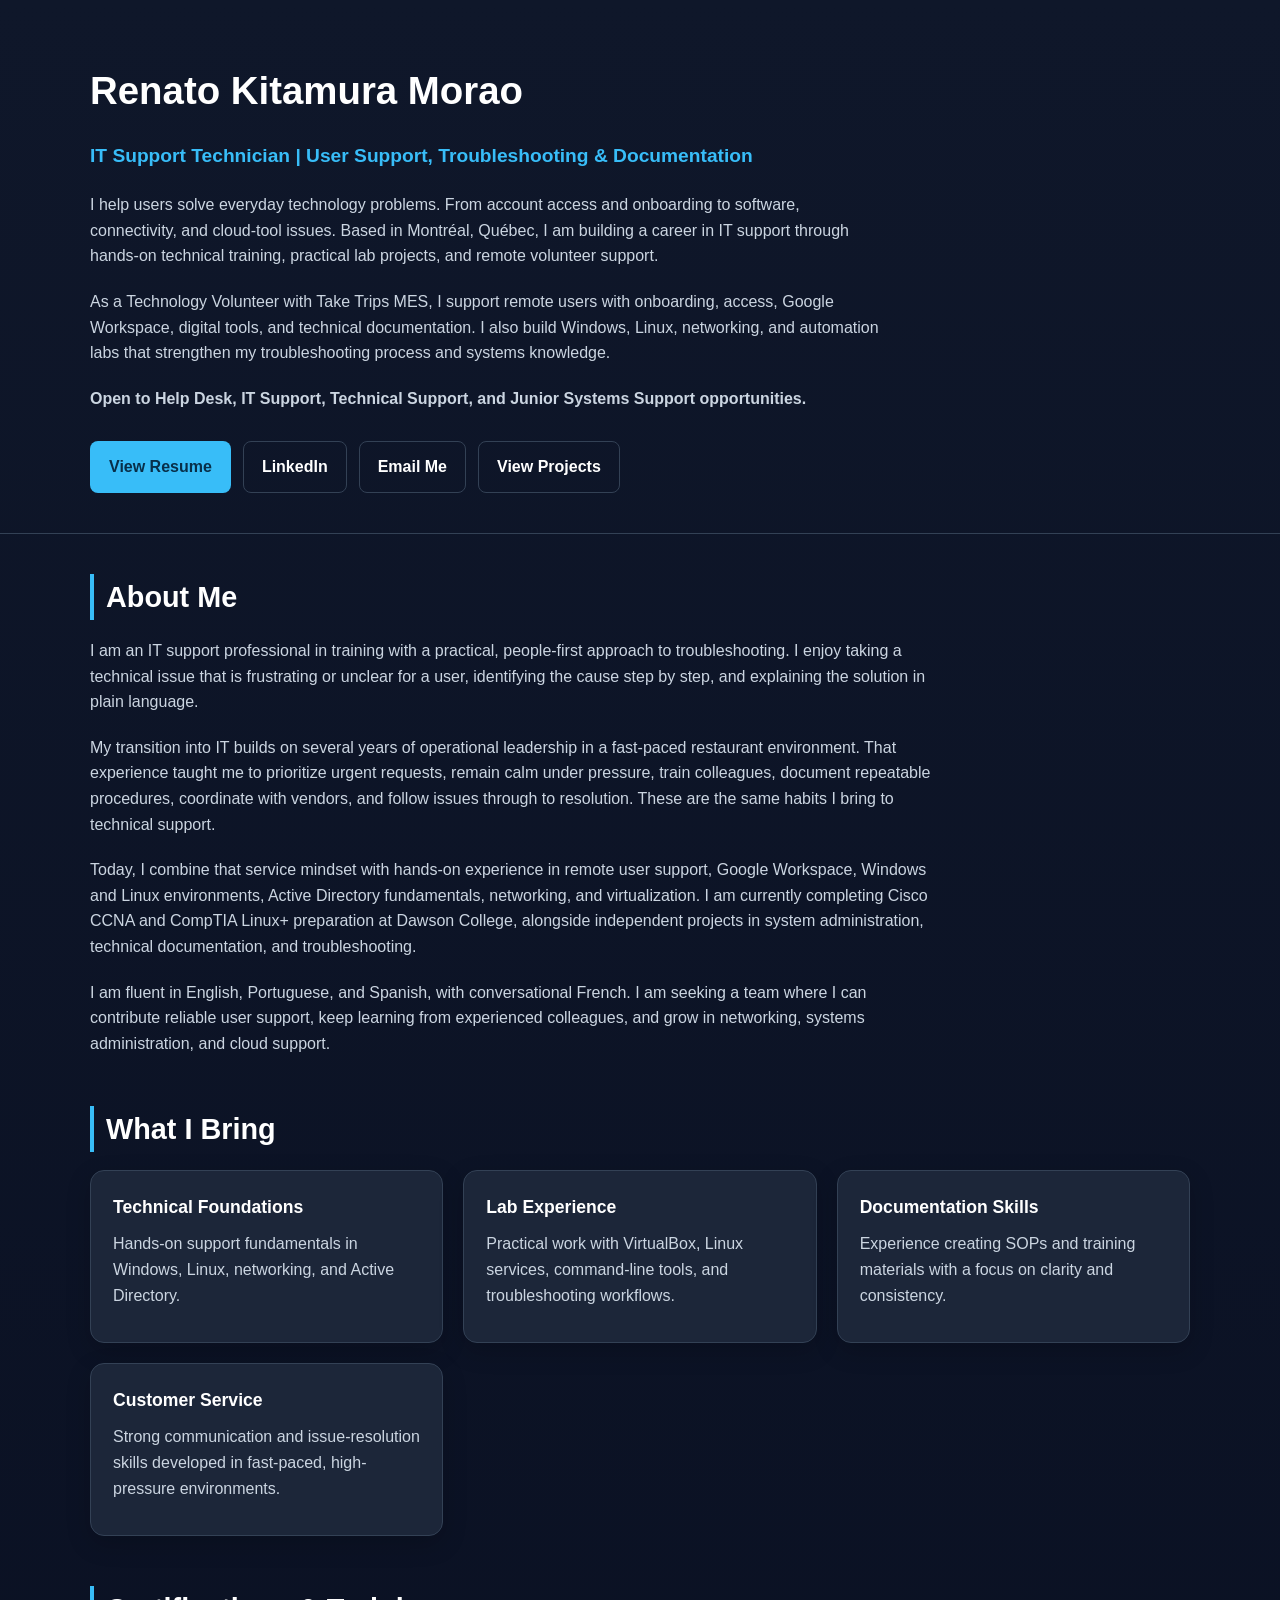
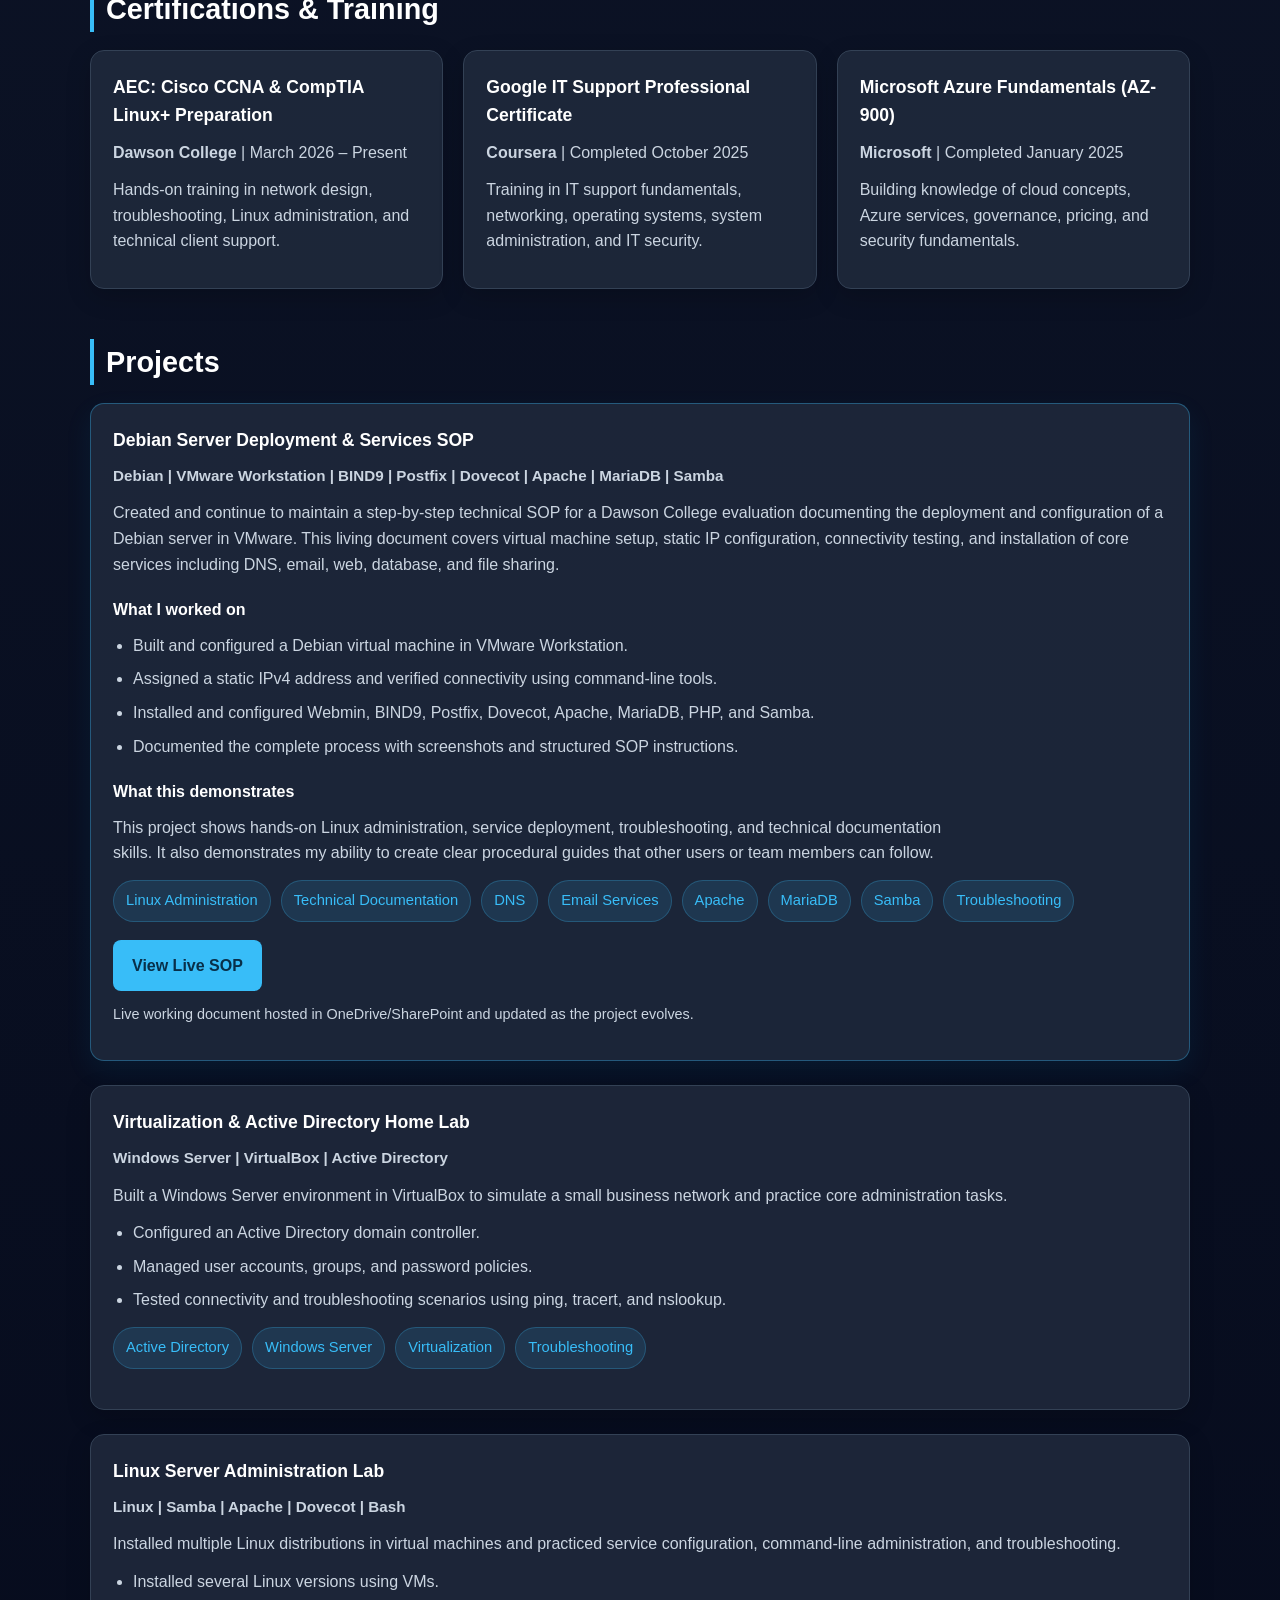
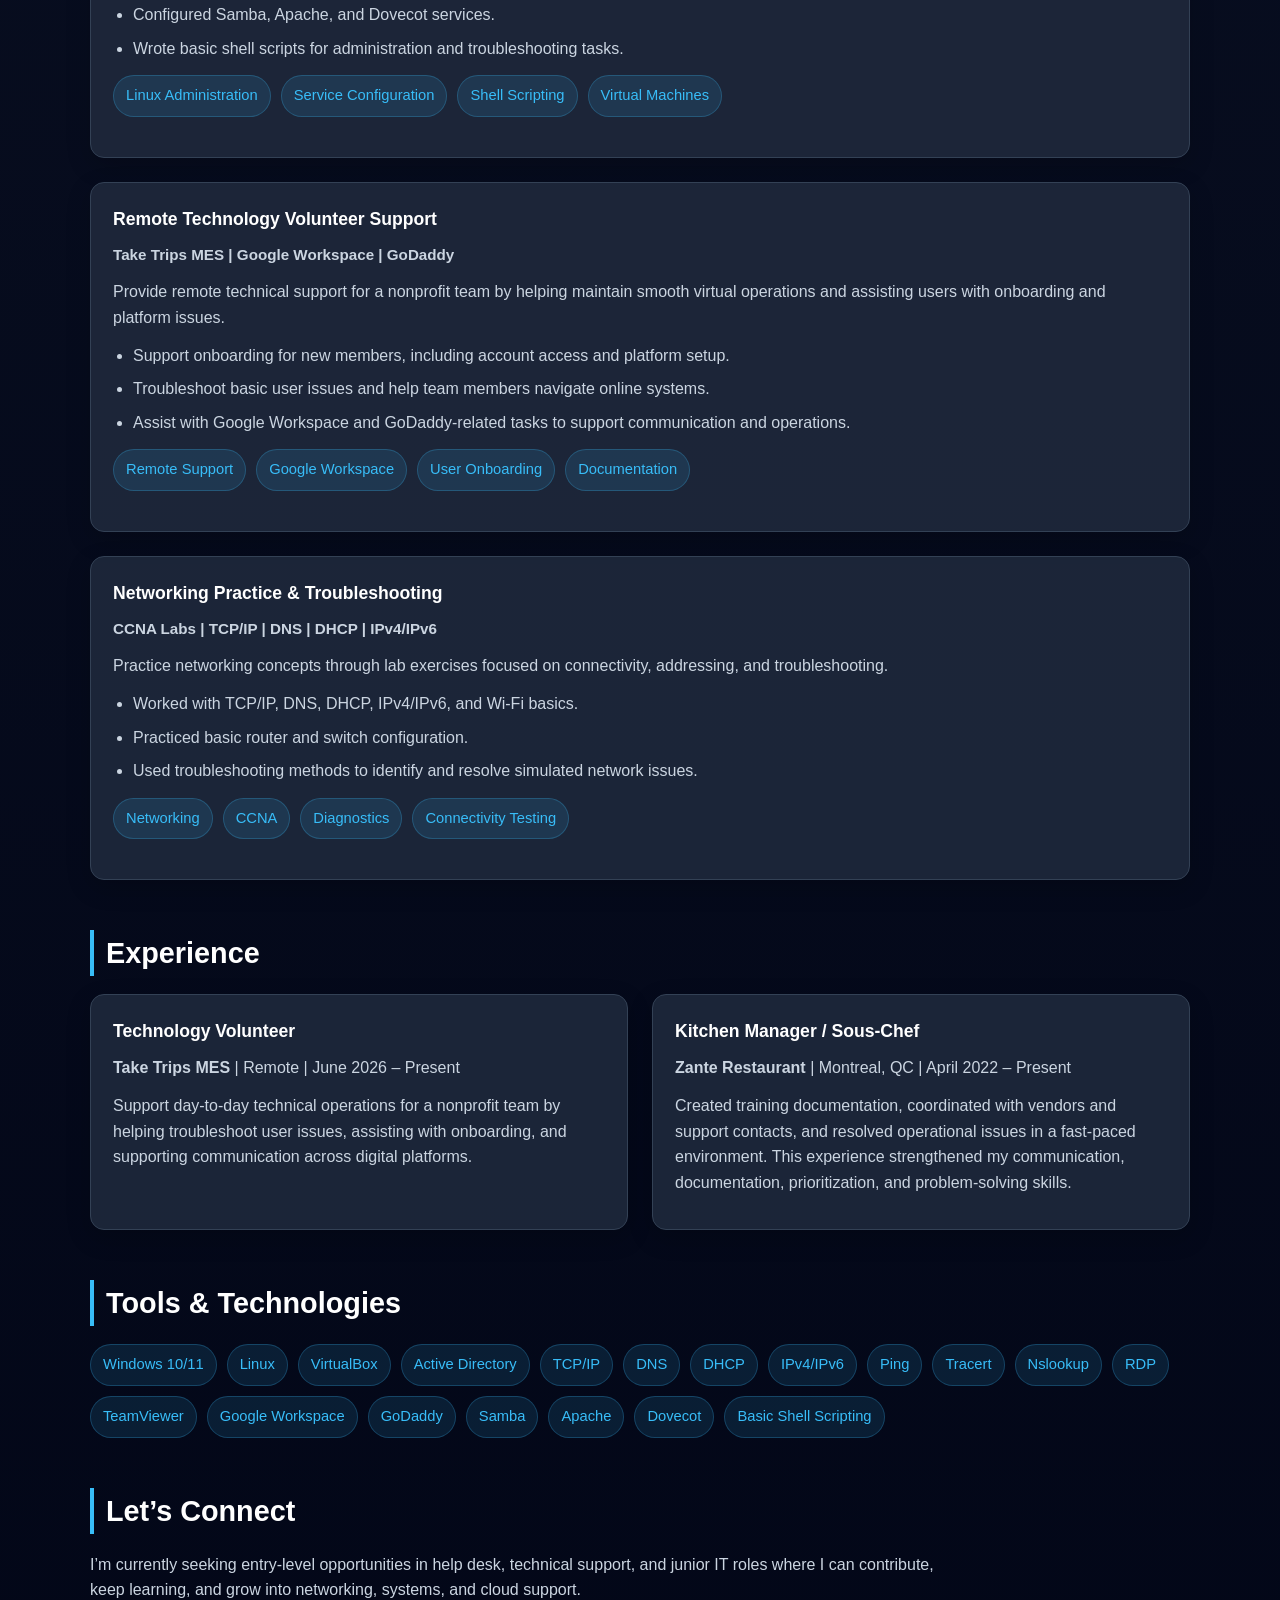
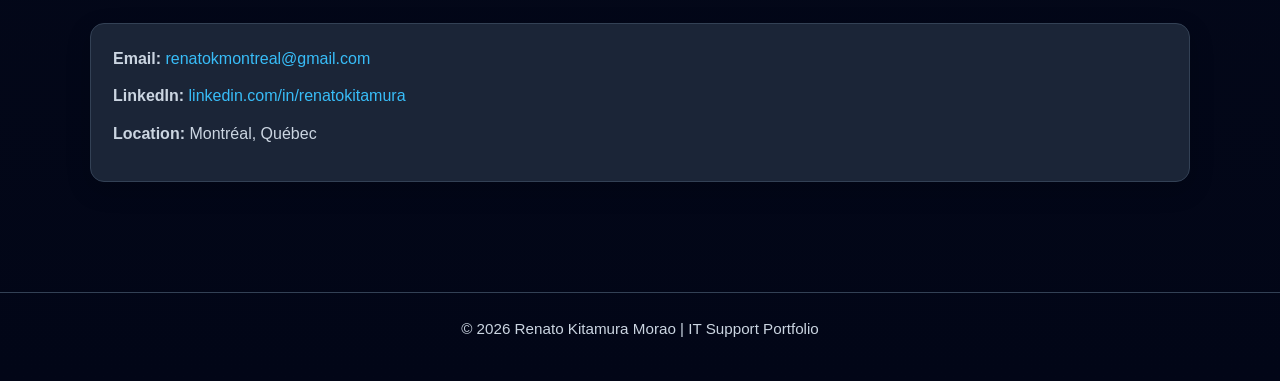
==== commit ed72797a: "Fix HTML encoding issues in index.html" ====
--- a/index.html
+++ b/index.html
@@ -13,7 +13,7 @@
       <h2>IT Support Technician | User Support, Troubleshooting &amp; Documentation</h2>
 
 <p>
-  I help users solve everyday technology problems—from account access and onboarding to software,
+  I help users solve everyday technology problems. From account access and onboarding to software,
   connectivity, and cloud-tool issues. Based in Montréal, Québec, I am building a career in IT
   support through hands-on technical training, practical lab projects, and remote volunteer support.
 </p>
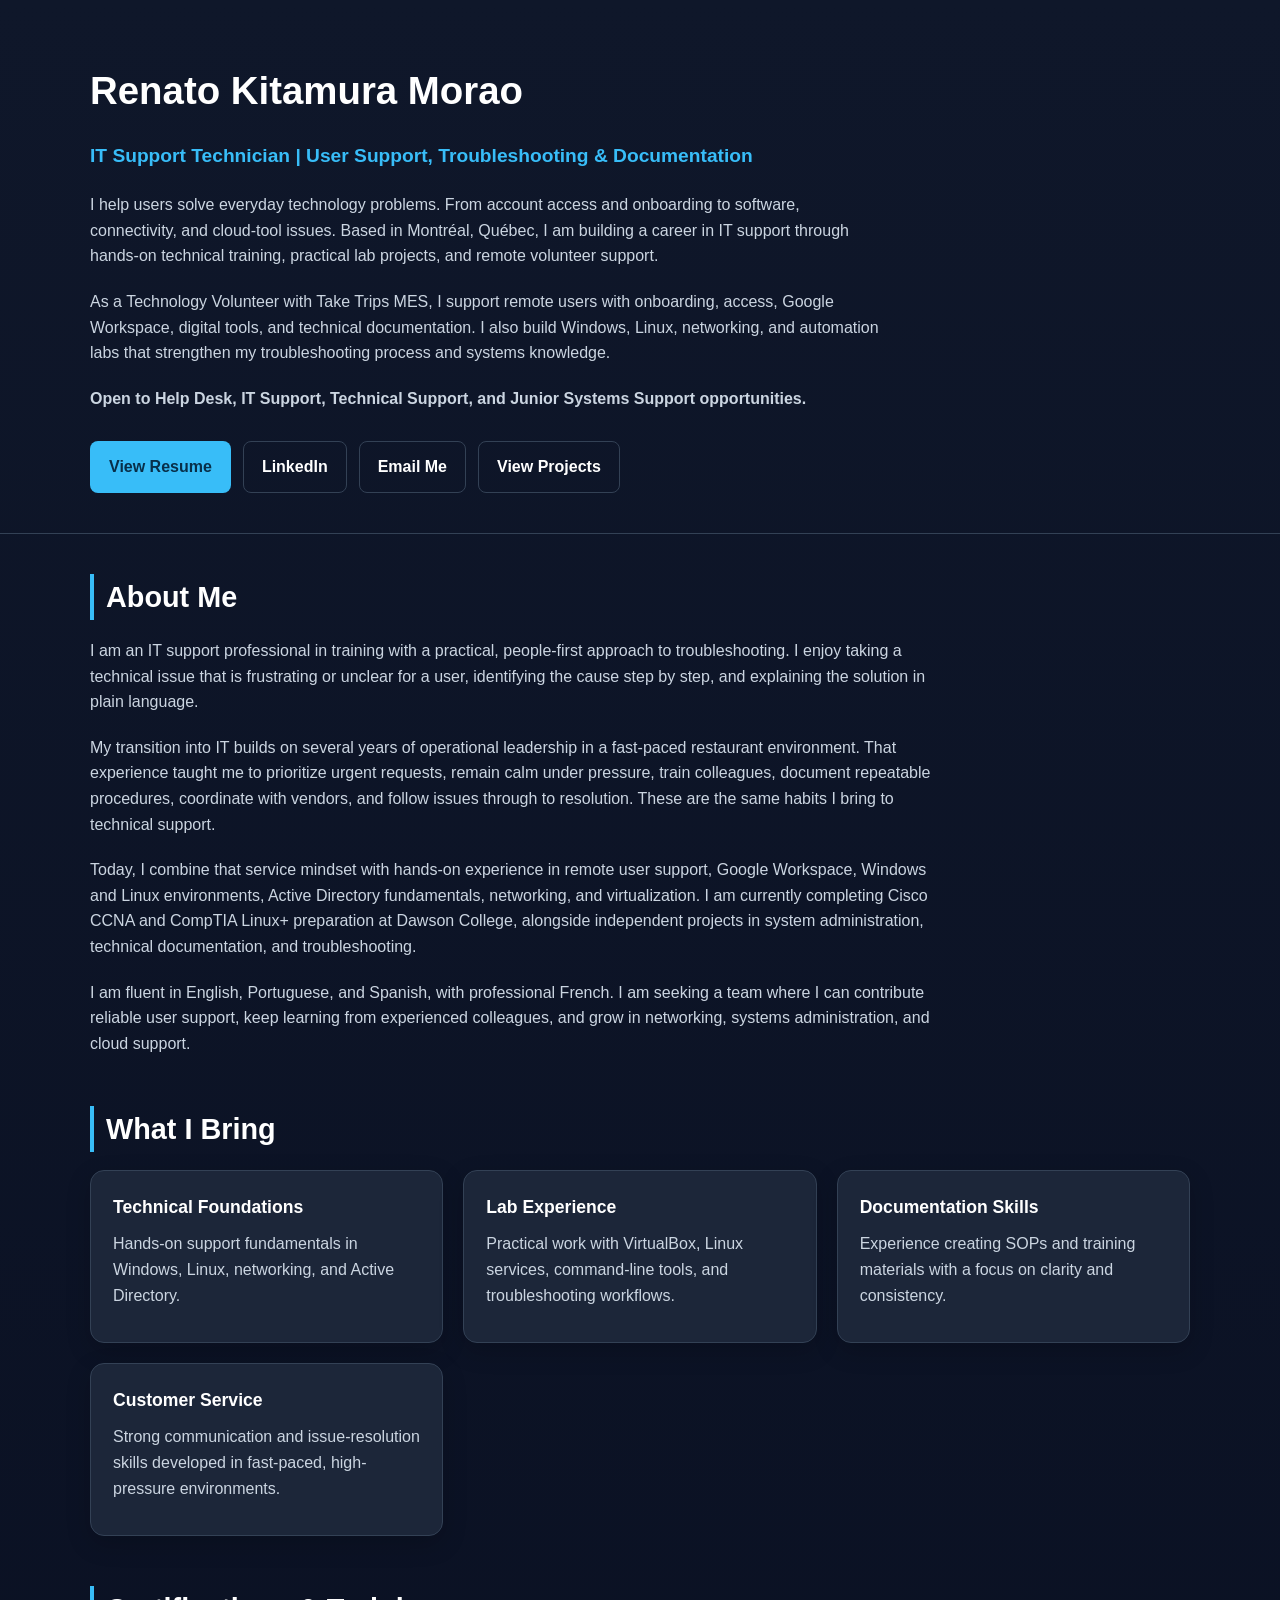
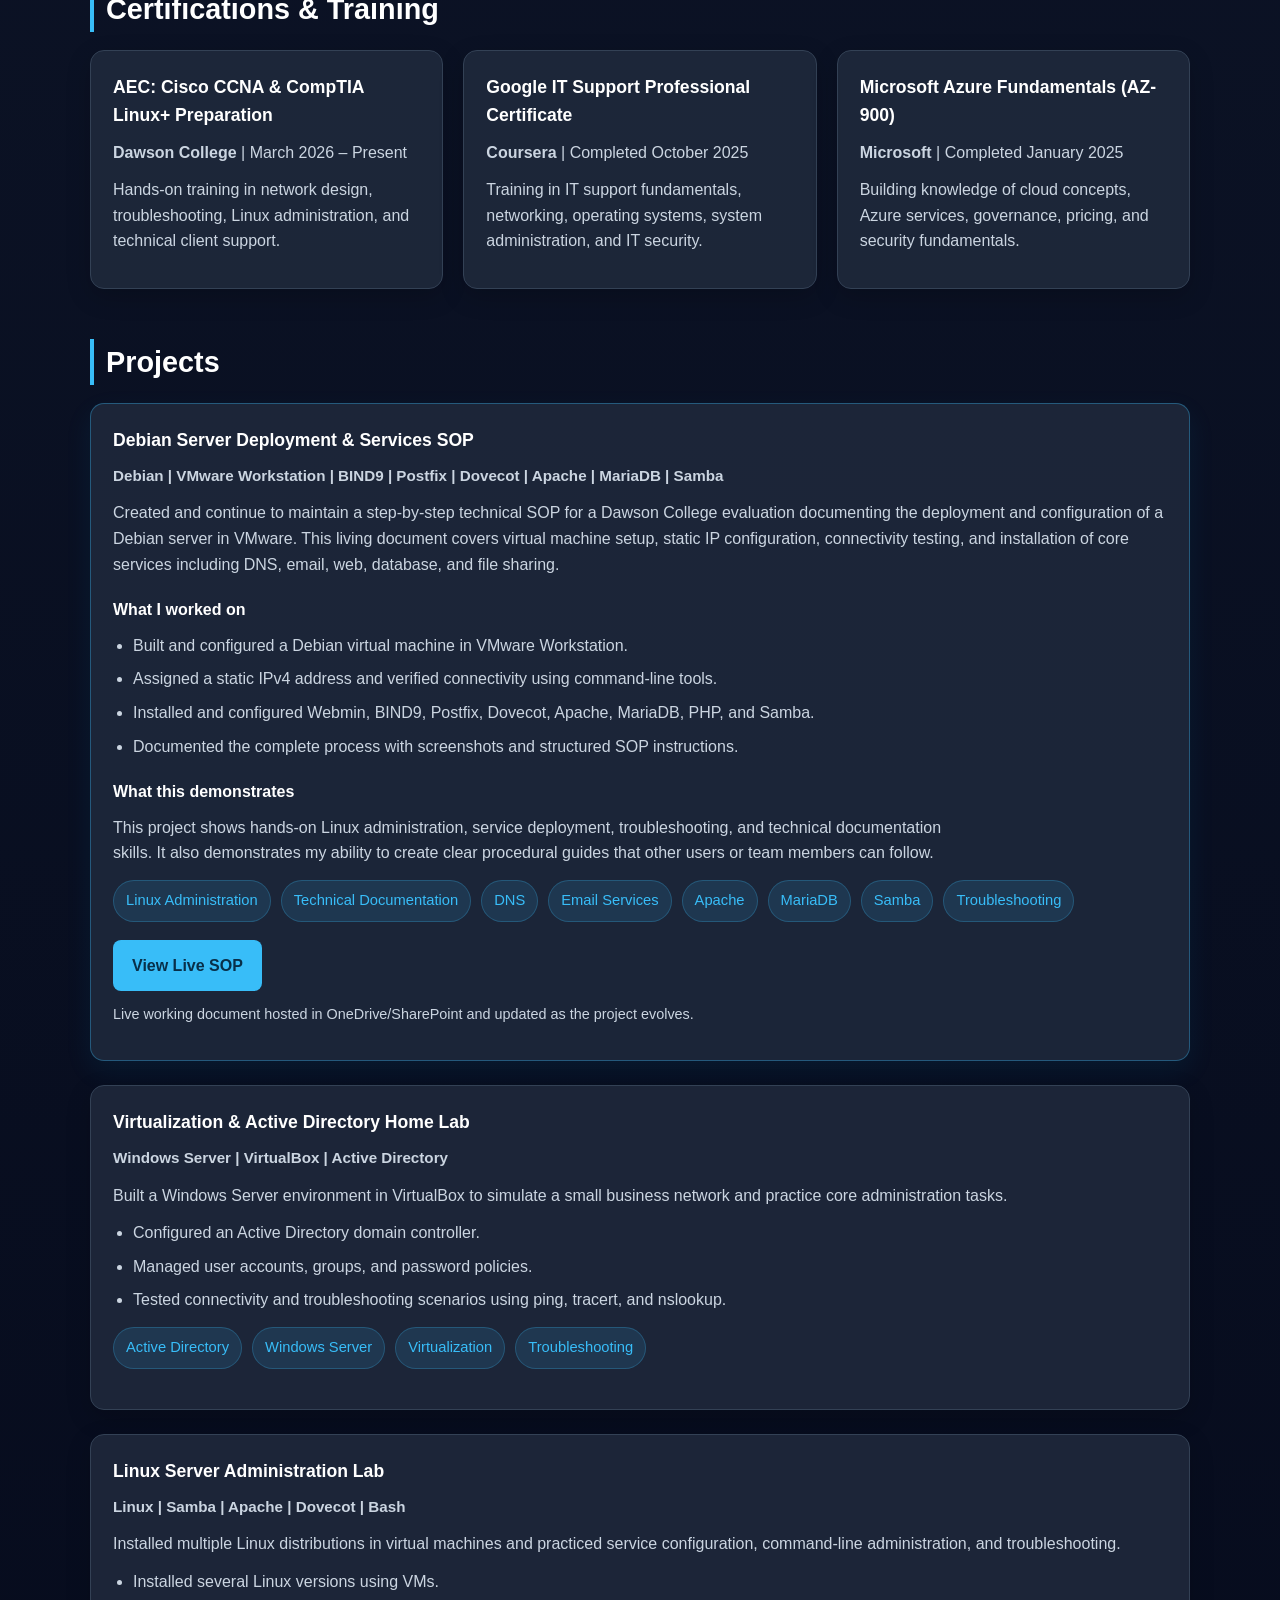
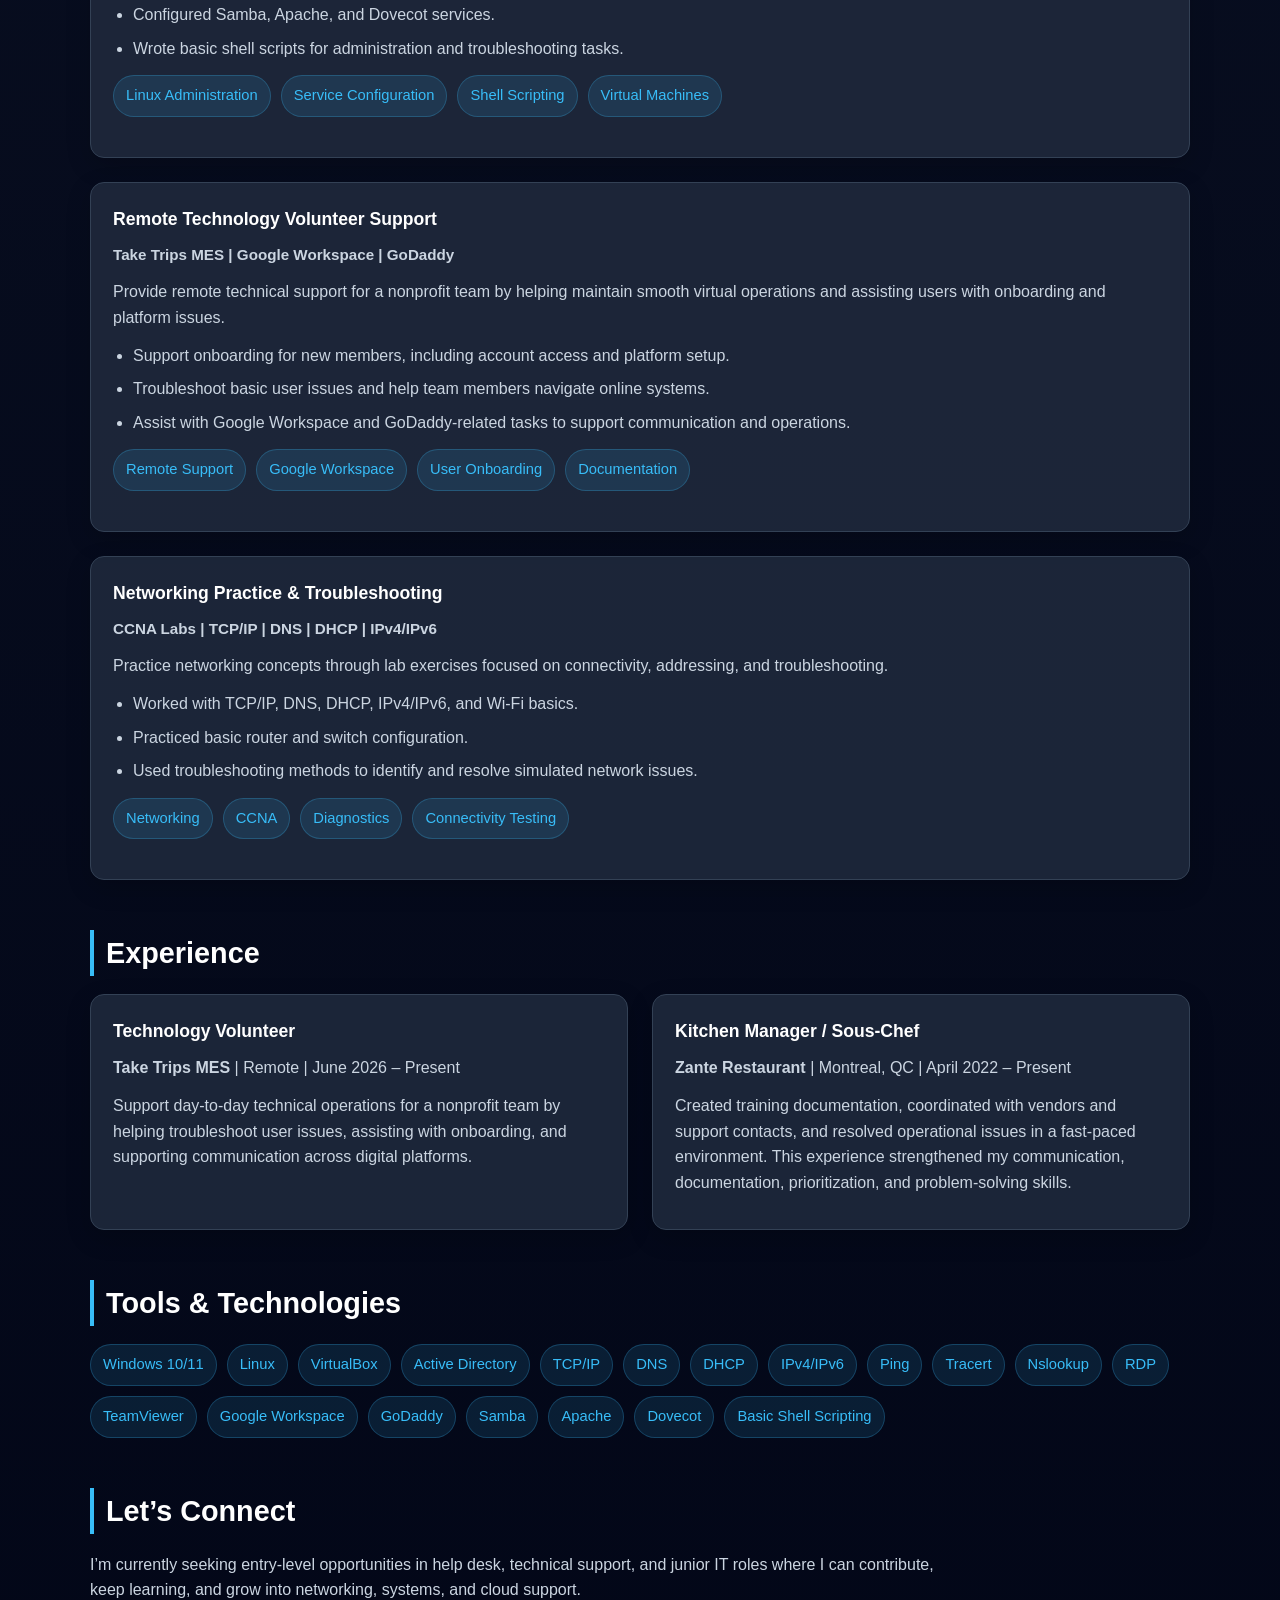
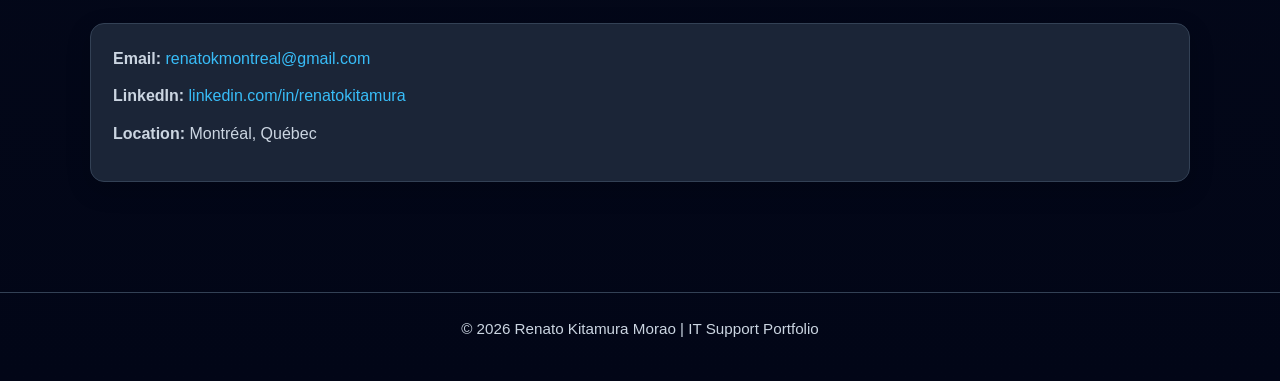
==== commit 74cfce5d: "Change French and CV download link added" ====
--- a/index.html
+++ b/index.html
@@ -29,7 +29,7 @@
 </p>
 
       <div class="button-row">
-        <a class="btn btn-primary" href="Renato_Kitamura_Morao_IT_Support_Resume.pdf" target="_blank">View Resume</a>
+        <a class="btn btn-primary" href="https://collegedawson-my.sharepoint.com/:b:/g/personal/renato_kitamuramorao_dawsoncollege_qc_ca/IQBYNVKk93dxQqAA-lWGBlq7ARnljkgY6c6x3tSsE01mEJs?e=TU2prZ" target="_blank">View Resume</a>
         <a class="btn btn-secondary" href="https://www.linkedin.com/in/renatokitamura/" target="_blank">LinkedIn</a>
         <a class="btn btn-secondary" href="mailto:renatokmontreal@gmail.com">Email Me</a>
         <a class="btn btn-secondary" href="#projects">View Projects</a>
@@ -64,7 +64,7 @@
   </p>
 
   <p class="section-intro">
-    I am fluent in English, Portuguese, and Spanish, with conversational French. I am seeking a
+    I am fluent in English, Portuguese, and Spanish, with professional French. I am seeking a
     team where I can contribute reliable user support, keep learning from experienced colleagues,
     and grow in networking, systems administration, and cloud support.
   </p>
